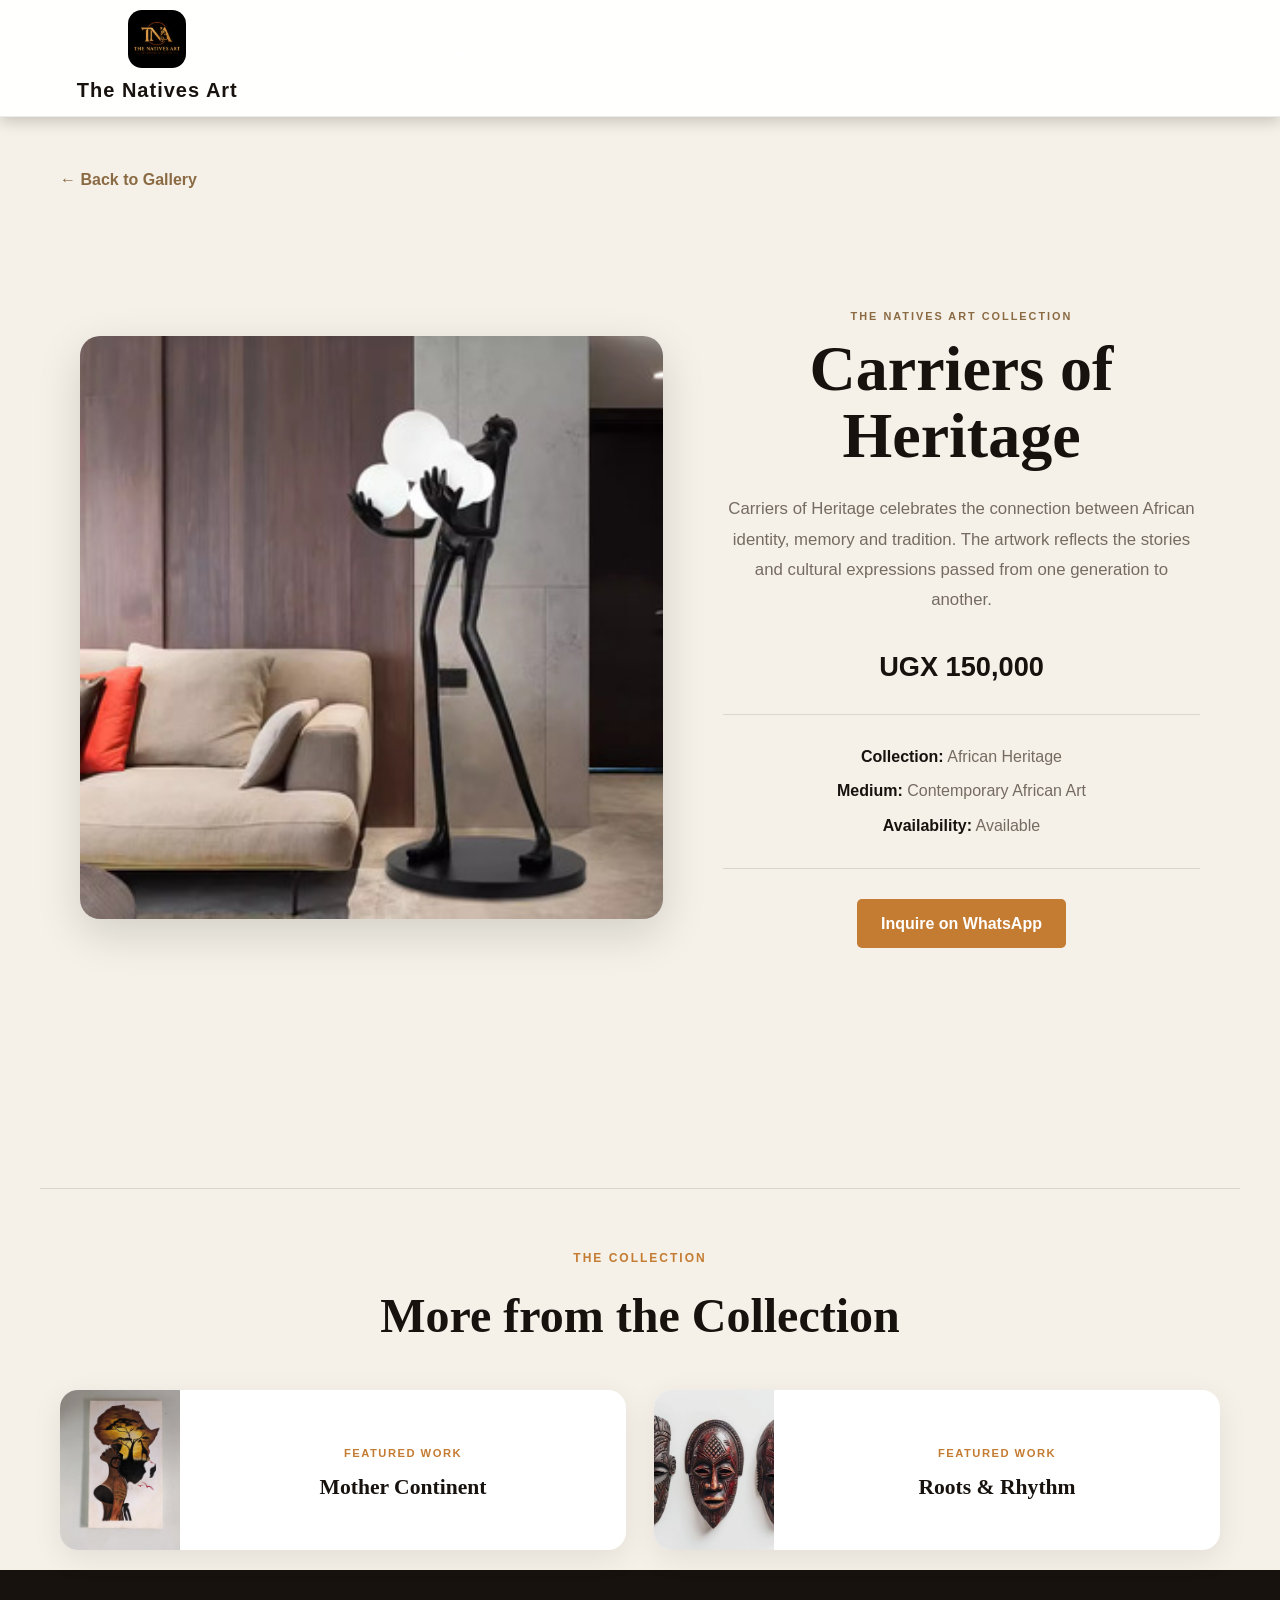
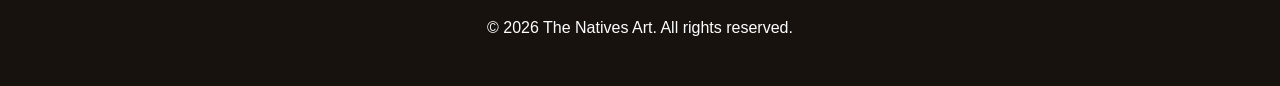
==== artwork-heritage.html @ 55b86dac "Polish artwork pages and mobile layout" ====
<!DOCTYPE html>
<html lang="en">
<head>
    <meta charset="UTF-8">
    <meta name="viewport" content="width=device-width, initial-scale=1.0">
    <title>Carriers of Heritage | The Natives Art</title>
    <link rel="stylesheet" href="style.css">
</head>
<body>

<header>
    <div class="logo">
        <img src="images/tna-logo.jpg" alt="The Natives Art Logo" class="site-logo">
        <h1>The Natives Art</h1>
    </div>

    <nav>
        <a href="index.html">Home</a>
        <a href="featured.html">Gallery</a>
        <a href="index.html#about">About</a>
        <a href="index.html#contact">Contact</a>
    </nav>
</header>

<main class="artwork-page">

    <a href="featured.html" class="back-link">← Back to Gallery</a>

    <section class="artwork-detail">

        <div class="artwork-detail-image">
            <img src="images/art1.jpg" alt="Carriers of Heritage artwork">
        </div>

        <div class="artwork-detail-info">
            <p class="art-category">THE NATIVES ART COLLECTION</p>

            <h2>Carriers of Heritage</h2>

            <p class="artwork-description">
                Carriers of Heritage celebrates the connection between African identity,
                memory and tradition. The artwork reflects the stories and cultural
                expressions passed from one generation to another.
            </p>

            <div class="artwork-price">UGX 150,000</div>

            <div class="artwork-meta">
                <p><strong>Collection:</strong> African Heritage</p>
                <p><strong>Medium:</strong> Contemporary African Art</p>
                <p><strong>Availability:</strong> Available</p>
            </div>

            <a
                href="https://wa.me/256787551195?text=Hello%20The%20Natives%20Art%2C%20I'm%20interested%20in%20the%20Carriers%20of%20Heritage%20artwork."
                class="button"
                target="_blank">
                Inquire on WhatsApp
            </a>

        </div>

    </section>

</main>


<section class="related-artworks">
    <div class="related-heading">
        <p>THE COLLECTION</p>
        <h2>More from the Collection</h2>
    </div>

    <div class="related-grid">
        <a href="artwork-mother-continent.html" class="related-card">
            <img src="images/art2.jpeg" alt="Mother Continent artwork">
            <div>
                <span>Featured Work</span>
                <h3>Mother Continent</h3>
            </div>
        </a>

        <a href="artwork-roots-rhythm.html" class="related-card">
            <img src="images/art3.jpeg" alt="Roots and Rhythm artwork">
            <div>
                <span>Featured Work</span>
                <h3>Roots & Rhythm</h3>
            </div>
        </a>
    </div>
</section>

<footer>
    <p>&copy; 2026 The Natives Art. All rights reserved.</p>
</footer>

</body>
</html>
---- style.css ----
* {
    box-sizing: border-box;
    margin: 0;
    padding: 0;
}

body {
    font-family: Arial, sans-serif;
    background: #f5f1e8;
    color: #222;
    line-height: 1.6;
}

header {
    background: #17120e;
    color: white;
    padding: 25px 20px;
    text-align: center;
    border-bottom: 3px solid #c47b32;
    box-shadow: 0 4px 15px rgba(0,0,0,0.2);
}

header h1 {
    font-size: 32px;
    letter-spacing: 1px;
    margin-bottom: 18px;
}

header h1 {
    margin-bottom: 15px;
}

nav a {
    color: white;
    text-decoration: none;
    margin: 0 12px;
    padding: 8px 4px;
    font-weight: 600;
    transition: color 0.3s ease, border-bottom 0.3s ease;
}

nav a:hover {
    color: #c47b32;
    border-bottom: 2px solid #c47b32;
}

.hero {
    min-height: 600px;
    padding: 120px 20px;
    display: flex;
    flex-direction: column;
    justify-content: center;
    align-items: center;
    text-align: center;
    color: white;
    background-image:
        linear-gradient(rgba(0,0,0,0.55), rgba(0,0,0,0.55)),
        url("images/hero.jpg");
    background-size: cover;
    background-position: center;
    background-attachment: fixed;
}

.hero h2 {
    font-size: 52px;
    line-height: 1.15;
    margin-bottom: 20px;
    letter-spacing: 1px;
    text-shadow: 0 4px 12px rgba(0,0,0,0.5);
}

.hero p {
    max-width: 700px;
    font-size: 19px;
    margin-bottom: 30px;
    line-height: 1.7;
    text-shadow: 0 2px 8px rgba(0,0,0,0.5);
}

.button {
    display: inline-block;
    background: #c47b32;
    color: white;
    padding: 12px 24px;
    border-radius: 5px;
    text-decoration: none;
}

section {
    padding: 60px 20px;
    text-align: center;
}

.gallery {
    max-width: 1100px;
    margin: 30px auto;
    display: grid;
    grid-template-columns: repeat(auto-fit, minmax(220px, 1fr));
    gap: 25px;
}

.gallery img {
    width: 100%;
    height: 280px;
    object-fit: cover;
    border-radius: 8px;
}

#about,
#contact {
    max-width: 900px;
    margin: auto;
}

footer {
    background: #17120e;
    color: white;
    text-align: center;
    padding: 20px;
}

@media (max-width: 600px) {
    .hero h2 {
        font-size: 30px;
    }

    nav a {
        display: inline-block;
        margin: 5px;
    }
}


.art-card {
    background: white;
    padding: 18px;
    border-radius: 14px;
    box-shadow: 0 6px 18px rgba(0,0,0,0.12);
    text-align: center;
    overflow: hidden;
    transition: transform 0.3s ease, box-shadow 0.3s ease;
}

.art-card img {
    width: 100%;
    height: 300px;
    object-fit: cover;
    border-radius: 10px;
    transition: transform 0.4s ease;
    cursor: pointer;
}

.art-card:hover img {
    transform: scale(1.03);
}

.art-card h3 {
    margin-top: 15px;
    font-size: 24px;
}

.art-card p {
    margin: 10px 0;
}

.art-card .price {
    font-weight: bold;
    font-size: 18px;
}

.art-card .button {
    margin-top: 10px;
}


.art-card {
    transition: transform 0.3s ease, box-shadow 0.3s ease;
}

.art-card:hover {
    transform: translateY(-8px);
    box-shadow: 0 10px 25px rgba(0,0,0,0.18);
}

.art-card .button {
    transition: transform 0.2s ease;
}

.art-card .button:hover {
    transform: scale(1.05);
}


/* Lightbox */
.lightbox {
    display: none;
    position: fixed;
    z-index: 9999;
    left: 0;
    top: 0;
    width: 100%;
    height: 100%;
    background: rgba(0, 0, 0, 0.9);
    justify-content: center;
    align-items: center;
}

.lightbox img {
    max-width: 90%;
    max-height: 85%;
    object-fit: contain;
    border-radius: 8px;
}

.lightbox .close {
    position: absolute;
    top: 20px;
    right: 35px;
    color: white;
    font-size: 45px;
    font-weight: bold;
    cursor: pointer;
}



/* Artwork Details Modal */
.details-modal {
    display: none;
    position: fixed;
    z-index: 10000;
    inset: 0;
    background: rgba(0, 0, 0, 0.75);
    padding: 20px;
    justify-content: center;
    align-items: center;
}

.details-box {
    position: relative;
    width: 100%;
    max-width: 850px;
    max-height: 90vh;
    overflow-y: auto;
    background: #f5f1e8;
    border-radius: 15px;
    box-shadow: 0 15px 50px rgba(0,0,0,0.35);
    display: grid;
    grid-template-columns: 1fr 1fr;
    overflow: hidden;
}

.details-box > img {
    width: 100%;
    height: 100%;
    min-height: 450px;
    object-fit: cover;
}

.details-content {
    padding: 45px 35px;
    display: flex;
    flex-direction: column;
    justify-content: center;
    text-align: left;
}

.details-content h2 {
    font-size: 32px;
    margin-bottom: 18px;
}

.details-content p {
    margin-bottom: 18px;
}

#details-price {
    font-size: 22px;
    font-weight: bold;
    color: #c47b32;
}

.details-content .button {
    margin-top: 10px;
    text-align: center;
}

.details-close {
    position: absolute;
    top: 10px;
    right: 18px;
    font-size: 38px;
    color: #222;
    cursor: pointer;
    z-index: 2;
}

.details-close:hover {
    color: #c47b32;
}

@media (max-width: 700px) {
    .details-box {
        grid-template-columns: 1fr;
        max-height: 90vh;
    }

    .details-box > img {
        min-height: 280px;
        max-height: 350px;
    }

    .details-content {
        padding: 30px 25px;
    }

    .details-content h2 {
        font-size: 27px;
    }
}

/* Premium button styling */
.button {
    border: none;
    cursor: pointer;
    font-weight: 600;
    transition: all 0.3s ease;
}

.button:hover {
    background: #a86225;
    transform: translateY(-2px);
    box-shadow: 0 5px 12px rgba(0,0,0,0.2);
}

/* About section */
#about {
    background: #17120e;
    color: white;
    max-width: none;
    padding: 80px 20px;
}

.about-content {
    max-width: 800px;
    margin: auto;
}

.about-content h2 {
    font-size: 36px;
    margin-bottom: 25px;
    color: #c47b32;
}

.about-content p {
    font-size: 18px;
    margin-bottom: 20px;
    line-height: 1.8;
}

#about {
    background: #17120e !important;
    color: white !important;
    max-width: none;
    padding: 80px 20px;
}

#about h2 {
    color: #c47b32;
}

#about p {
    color: white;
}

/* Contact section */
#contact {
    background: #f5f1e8;
    max-width: none;
    padding: 80px 20px;
}

.contact-content {
    max-width: 750px;
    margin: auto;
}

.contact-content h2 {
    font-size: 36px;
    margin-bottom: 20px;
    color: #17120e;
}

.contact-content p {
    font-size: 18px;
    margin-bottom: 15px;
}

.contact-content .button {
    margin-top: 15px;
}

footer {
    background: #17120e;
    color: white;
    padding: 45px 20px;
    text-align: center;
}

.footer-content {
    max-width: 800px;
    margin: auto;
}

.footer-content h3 {
    font-size: 26px;
    color: #c47b32;
    margin-bottom: 10px;
}

.footer-content p {
    margin-bottom: 10px;
}

.footer-content .copyright {
    margin-top: 20px;
    font-size: 14px;
    opacity: 0.75;
}
/* Mobile side navigation */
.menu-toggle {
    display: none;
    background: transparent;
    color: white;
    border: none;
    font-size: 30px;
    cursor: pointer;
}

.nav-links {
    display: flex;
    justify-content: center;
    align-items: center;
}

@media (max-width: 600px) {
    .menu-toggle {
        display: block;
        margin-left: auto;
    }

    .nav-links {
        position: fixed;
        top: 0;
        right: -280px;
        width: 280px;
        height: 100vh;
        background: #17120e;
        display: flex;
        flex-direction: column;
        justify-content: flex-start;
        align-items: flex-start;
        padding: 90px 30px 30px;
        gap: 20px;
        z-index: 9998;
        transition: right 0.3s ease;
        box-shadow: -5px 0 20px rgba(0,0,0,0.3);
    }

    .nav-links.active {
        right: 0;
    }

    .nav-links a {
        color: white;
        font-size: 18px;
        margin: 0;
    }
}

/* Side menu close button */
.menu-close {
    display: none;
    background: transparent;
    color: white;
    border: none;
    font-size: 36px;
    cursor: pointer;
    position: absolute;
    top: 20px;
    right: 25px;
}

@media (max-width: 600px) {
    .menu-close {
        display: block;
    }
}

/* Mobile menu overlay */
.menu-overlay {
    display: none;
}

@media (max-width: 600px) {
    .menu-overlay {
        display: block;
        position: fixed;
        inset: 0;
        background: rgba(0, 0, 0, 0.5);
        z-index: 9997;
        opacity: 0;
        pointer-events: none;
        transition: opacity 0.3s ease;
    }

    .menu-overlay.active {
        opacity: 1;
        pointer-events: auto;
    }
}

/* African-inspired pattern for mobile menu */
@media (max-width: 600px) {
}

@media (max-width: 600px) {
    .nav-links {
        background-color: #17120e !important;
        background-image: url("images/african-pattern.svg") !important;
        background-repeat: repeat !important;
        background-size: 120px 120px !important;
    }

    .nav-links .menu-close {
        position: absolute;
        top: 20px;
        right: 25px;
        z-index: 2;
        color: white;
    }
}

/* Brand logo */
.site-logo {
    width: 38px;
    height: 38px;
    display: block;
    margin: 0 auto 6px;
    border-radius: 14px;
}

@media (max-width: 600px) {
    .site-logo {
        width: 34px;
        height: 34px;
        margin-bottom: 5px;
    }
}
/* ===== PREMIUM HERO ===== */

.hero {
    min-height: 75vh;
    position: relative;
    display: flex;
    align-items: center;
    overflow: hidden;
    padding: 80px 8%;
    background:
        linear-gradient(90deg, rgba(23, 18, 14, 0.98) 0%, rgba(23, 18, 14, 0.88) 48%, rgba(23, 18, 14, 0.55) 100%),
        url("images/art1.jpg") center/cover no-repeat;
    color: #fff;
}

.hero-content {
    max-width: 720px;
    position: relative;
    z-index: 2;
}

.hero-label {
    margin: 0 0 18px;
    font-size: 0.8rem;
    font-weight: 700;
    letter-spacing: 4px;
    text-transform: uppercase;
    opacity: 0.8;
}

.hero h2 {
    margin: 0;
    font-size: clamp(3rem, 7vw, 6rem);
    line-height: 0.95;
    letter-spacing: -2px;
}

.hero-text {
    max-width: 560px;
    margin: 28px 0;
    font-size: 1.1rem;
    line-height: 1.8;
    opacity: 0.88;
}

.hero-buttons {
    display: flex;
    gap: 14px;
    flex-wrap: wrap;
}

.secondary-button {
    background: transparent !important;
    border: 1px solid rgba(255, 255, 255, 0.5);
}

.hero-decoration {
    position: absolute;
    right: 5%;
    bottom: 5%;
    writing-mode: vertical-rl;
    font-size: clamp(4rem, 10vw, 9rem);
    font-weight: 800;
    letter-spacing: 12px;
    opacity: 0.08;
    pointer-events: none;
}

@media (max-width: 700px) {
    .hero {
        min-height: 70vh;
        padding: 70px 6%;
    }

    .hero h2 {
        font-size: clamp(2.8rem, 14vw, 4.5rem);
    }

    .hero-text {
        font-size: 1rem;
    }
}

/* ===== PREMIUM STOREFRONT GALLERY ===== */

.gallery-intro {
    max-width: 650px;
    margin: -15px auto 40px;
    color: #756b63;
    font-size: 1rem;
    line-height: 1.7;
}

.gallery {
    max-width: 1200px;
    margin: 0 auto;
    padding: 0 20px;
    display: grid;
    grid-template-columns: repeat(auto-fit, minmax(280px, 1fr));
    gap: 30px;
}

.art-card {
    background: #ffffff;
    border-radius: 18px;
    overflow: hidden;
    box-shadow: 0 8px 30px rgba(0, 0, 0, 0.10);
    text-align: left;
    transition: transform 0.35s ease, box-shadow 0.35s ease;
}

.art-card:hover {
    transform: translateY(-8px);
    box-shadow: 0 18px 45px rgba(0, 0, 0, 0.16);
}

.art-image {
    height: 340px;
    overflow: hidden;
    background: #eee;
}

.art-image img {
    width: 100%;
    height: 100%;
    object-fit: cover;
    display: block;
    transition: transform 0.6s ease;
}

.art-card:hover .art-image img {
    transform: scale(1.05);
}

.art-info {
    padding: 24px;
}

.art-category {
    margin: 0 0 10px !important;
    font-size: 0.68rem !important;
    font-weight: 700;
    letter-spacing: 2px;
    color: #8a6a43 !important;
}

.art-info h3 {
    margin: 0 0 10px !important;
    font-size: 1.7rem !important;
    color: #17120e;
}

.art-info > p:not(.art-category):not(.price) {
    margin: 0 0 18px !important;
    color: #665d56;
    line-height: 1.7;
}

.art-info .price {
    margin: 0 0 18px !important;
    font-size: 1.15rem !important;
    font-weight: 700;
    color: #17120e !important;
}

.art-actions {
    display: flex;
    gap: 10px;
    flex-wrap: wrap;
}

.art-actions .button {
    margin: 0 !important;
    text-decoration: none;
}

@media (max-width: 600px) {
    .gallery {
        grid-template-columns: 1fr;
        padding: 0 15px;
    }

    .art-image {
        height: 300px;
    }

    .art-info {
        padding: 20px;
    }

    .art-actions {
        flex-direction: column;
    }

    .art-actions .button {
        width: 100%;
        text-align: center;
        box-sizing: border-box;
    }
}

/* ===== PREMIUM ARTWORK DETAILS MODAL ===== */

.details-modal {
    position: fixed;
    inset: 0;
    z-index: 2000;
    display: none;
    align-items: center;
    justify-content: center;
    padding: 24px;
    background: rgba(12, 9, 7, 0.82);
    backdrop-filter: blur(10px);
}

.details-box {
    position: relative;
    width: min(1000px, 95vw);
    max-height: 90vh;
    display: grid;
    grid-template-columns: 1.05fr 0.95fr;
    overflow: hidden;
    background: #fff;
    border-radius: 22px;
    box-shadow: 0 30px 90px rgba(0, 0, 0, 0.35);
    animation: detailsOpen 0.35s ease;
}

#details-image {
    width: 100%;
    height: 100%;
    min-height: 520px;
    object-fit: cover;
    display: block;
    background: #eee;
}

.details-content {
    padding: 55px 45px;
    display: flex;
    flex-direction: column;
    justify-content: center;
}

.details-content h2 {
    margin: 0 0 18px;
    font-size: clamp(2.2rem, 5vw, 4rem);
    line-height: 1;
    color: #17120e;
}

#details-description {
    margin: 0 0 25px;
    color: #665d56;
    font-size: 1.05rem;
    line-height: 1.8;
}

#details-price {
    margin: 0 0 30px;
    font-size: 1.3rem;
    font-weight: 700;
    color: #8a6a43;
}

#details-whatsapp {
    display: inline-block;
    width: fit-content;
    text-decoration: none;
}

.details-close {
    position: absolute;
    top: 16px;
    right: 18px;
    z-index: 5;
    width: 42px;
    height: 42px;
    display: flex;
    align-items: center;
    justify-content: center;
    border-radius: 50%;
    background: rgba(255, 255, 255, 0.92);
    color: #17120e;
    font-size: 30px;
    line-height: 1;
    cursor: pointer;
    box-shadow: 0 5px 20px rgba(0, 0, 0, 0.15);
    transition: transform 0.25s ease, background 0.25s ease;
}

.details-close:hover {
    transform: rotate(90deg);
    background: #17120e;
    color: #fff;
}

@keyframes detailsOpen {
    from {
        opacity: 0;
        transform: translateY(25px) scale(0.97);
    }

    to {
        opacity: 1;
        transform: translateY(0) scale(1);
    }
}

@media (max-width: 750px) {
    .details-modal {
        padding: 15px;
    }

    .details-box {
        grid-template-columns: 1fr;
        max-height: 92vh;
        overflow-y: auto;
    }

    #details-image {
        height: 300px;
        min-height: 300px;
    }

    .details-content {
        padding: 30px 25px 35px;
    }

    .details-content h2 {
        font-size: 2.5rem;
    }

    #details-whatsapp {
        width: 100%;
        text-align: center;
        box-sizing: border-box;
    }
}

/* ===== PREMIUM HEADER ===== */

header {
    position: sticky;
    top: 0;
    z-index: 1000;
    min-height: 82px;
    padding: 10px 6%;
    display: flex;
    align-items: center;
    gap: 18px;
    background: rgba(255, 255, 255, 0.94);
    backdrop-filter: blur(14px);
    -webkit-backdrop-filter: blur(14px);
    border-bottom: 1px solid rgba(23, 18, 14, 0.08);
    box-sizing: border-box;
}

.site-logo {
    width: 58px;
    height: 58px;
    object-fit: contain;
    flex-shrink: 0;
}

header h1 {
    margin: 0;
    font-size: 1.25rem;
    letter-spacing: 1px;
    color: #17120e;
    white-space: nowrap;
}

.main-nav {
    margin-left: auto;
}

.nav-links {
    display: flex;
    align-items: center;
    gap: 32px;
}

.nav-links a {
    position: relative;
    color: #17120e;
    text-decoration: none;
    font-size: 0.9rem;
    font-weight: 600;
    letter-spacing: 0.5px;
    padding: 8px 0;
    transition: color 0.25s ease;
}

.nav-links a::after {
    content: "";
    position: absolute;
    left: 0;
    bottom: 2px;
    width: 0;
    height: 2px;
    background: #8a6a43;
    transition: width 0.25s ease;
}

.nav-links a:hover {
    color: #8a6a43;
}

.nav-links a:hover::after {
    width: 100%;
}

.menu-toggle,
.menu-close,
.menu-overlay {
    display: none;
}

@media (max-width: 700px) {

    header {
        min-height: 70px;
        padding: 8px 5%;
    }

    .site-logo {
        width: 48px;
        height: 48px;
    }

    header h1 {
        font-size: 1rem;
    }

    .menu-toggle {
        display: flex;
        margin-left: auto;
        width: 44px;
        height: 44px;
        align-items: center;
        justify-content: center;
        border: 0;
        border-radius: 10px;
        background: #17120e;
        color: #fff;
        font-size: 1.35rem;
        cursor: pointer;
    }

    .nav-links {
        position: fixed;
        top: 0;
        right: -290px;
        width: 270px;
        height: 100vh;
        padding: 90px 30px 30px;
        box-sizing: border-box;
        display: flex;
        flex-direction: column;
        align-items: flex-start;
        gap: 22px;
        background: #17120e;
        box-shadow: -15px 0 45px rgba(0, 0, 0, 0.25);
        transition: right 0.3s ease;
        z-index: 1100;
    }

    .nav-links.active {
        right: 0;
    }

    .nav-links a {
        color: #fff;
        font-size: 1rem;
        width: 100%;
    }

    .nav-links a:hover {
        color: #d8b98b;
    }

    .nav-links a::after {
        background: #d8b98b;
    }

    .menu-close {
        display: flex;
        position: absolute;
        top: 22px;
        right: 22px;
        width: 40px;
        height: 40px;
        align-items: center;
        justify-content: center;
        border: 0;
        background: transparent;
        color: #fff;
        font-size: 2rem;
        cursor: pointer;
    }

    .menu-overlay {
        position: fixed;
        inset: 0;
        display: block;
        background: rgba(0, 0, 0, 0.5);
        opacity: 0;
        visibility: hidden;
        transition: opacity 0.3s ease;
        z-index: 1050;
    }

    .menu-overlay.active {
        opacity: 1;
        visibility: visible;
    }
}

/* ===== INDIVIDUAL ARTWORK PAGE ===== */

.artwork-page {
    max-width: 1200px;
    margin: 0 auto;
    padding: 50px 20px 80px;
}

.back-link {
    display: inline-block;
    margin-bottom: 35px;
    color: #8a6a43;
    text-decoration: none;
    font-weight: 600;
    transition: color 0.3s ease;
}

.back-link:hover {
    color: #c47b32;
}

.artwork-detail {
    display: grid;
    grid-template-columns: 1.1fr 0.9fr;
    gap: 60px;
    align-items: center;
}

.artwork-detail-image {
    background: #eee;
    border-radius: 20px;
    overflow: hidden;
    box-shadow: 0 15px 45px rgba(0, 0, 0, 0.14);
}

.artwork-detail-image img {
    width: 100%;
    height: 620px;
    object-fit: cover;
    display: block;
}

.artwork-detail-info {
    padding: 20px 0;
}

.artwork-detail-info .art-category {
    color: #c47b32;
    font-size: 0.78rem;
    font-weight: 700;
    letter-spacing: 2px;
    margin-bottom: 15px;
}

.artwork-detail-info h2 {
    font-family: Georgia, serif;
    font-size: clamp(2.3rem, 5vw, 4rem);
    line-height: 1.05;
    color: #17120e;
    margin: 0 0 25px;
}

.artwork-description {
    color: #756b63;
    font-size: 1.05rem;
    line-height: 1.8;
    margin-bottom: 30px;
}

.artwork-price {
    font-size: 1.7rem;
    font-weight: 700;
    color: #17120e;
    margin-bottom: 25px;
}

.artwork-meta {
    border-top: 1px solid #ddd5ca;
    border-bottom: 1px solid #ddd5ca;
    padding: 20px 0;
    margin-bottom: 30px;
}

.artwork-meta p {
    margin: 9px 0;
    color: #756b63;
}

.artwork-meta strong {
    color: #17120e;
}

.artwork-detail-info .button {
    display: inline-block;
    text-decoration: none;
}

@media (max-width: 800px) {
    .artwork-page {
        padding: 35px 15px 60px;
    }

    .artwork-detail {
        grid-template-columns: 1fr;
        gap: 35px;
    }

    .artwork-detail-image img {
        height: 450px;
    }

    .artwork-detail-info h2 {
        font-size: 2.5rem;
    }
}

@media (max-width: 480px) {
    .artwork-detail-image img {
        height: 380px;
    }

    .artwork-detail-info h2 {
        font-size: 2.1rem;
    }

    .artwork-description {
        font-size: 1rem;
    }

    .artwork-detail-info .button {
        width: 100%;
        text-align: center;
    }
}

/* ===== MORE FROM THE COLLECTION ===== */

.related-artworks {
    max-width: 1200px;
    margin: 80px auto 20px;
    padding: 60px 20px 0;
    border-top: 1px solid #ddd5ca;
}

.related-heading {
    text-align: center;
    margin-bottom: 35px;
}

.related-heading p {
    color: #c47b32;
    font-size: 0.75rem;
    font-weight: 700;
    letter-spacing: 2px;
    margin-bottom: 10px;
}

.related-heading h2 {
    margin: 0;
    color: #17120e;
    font-family: Georgia, serif;
    font-size: clamp(2rem, 4vw, 3rem);
}

.related-grid {
    display: grid;
    grid-template-columns: repeat(2, minmax(0, 1fr));
    gap: 28px;
}

.related-card {
    display: grid;
    grid-template-columns: 180px 1fr;
    min-height: 180px;
    background: #fff;
    border-radius: 18px;
    overflow: hidden;
    text-decoration: none;
    color: inherit;
    box-shadow: 0 8px 30px rgba(0, 0, 0, 0.08);
    transition: transform 0.3s ease, box-shadow 0.3s ease;
}

.related-card:hover {
    transform: translateY(-6px);
    box-shadow: 0 15px 40px rgba(0, 0, 0, 0.13);
}

.related-card img {
    width: 100%;
    height: 100%;
    min-height: 180px;
    object-fit: cover;
    display: block;
}

.related-card div {
    padding: 28px 22px;
    align-self: center;
}

.related-card span {
    color: #c47b32;
    font-size: 0.7rem;
    font-weight: 700;
    letter-spacing: 1.5px;
    text-transform: uppercase;
}

.related-card h3 {
    color: #17120e;
    font-family: Georgia, serif;
    font-size: 1.35rem;
    line-height: 1.2;
    margin: 10px 0 0;
}

@media (max-width: 800px) {
    .related-artworks {
        margin-top: 60px;
        padding: 45px 15px 0;
    }

    .related-grid {
        grid-template-columns: 1fr;
    }
}

@media (max-width: 500px) {
    .related-card {
        grid-template-columns: 130px 1fr;
        min-height: 150px;
    }

    .related-card img {
        min-height: 150px;
    }

    .related-card div {
        padding: 20px 15px;
    }

    .related-card h3 {
        font-size: 1.1rem;
    }
}

/* ===== ARTWORK PAGE MOBILE FIX ===== */

.artwork-detail-image img {
    width: 100%;
    height: auto;
    max-height: 700px;
    object-fit: contain;
}

.related-card {
    grid-template-columns: 120px 1fr;
    min-height: 135px;
}

.related-card img {
    width: 100%;
    height: 100%;
    min-height: 135px;
    object-fit: cover;
}

@media (max-width: 800px) {
    .artwork-detail {
        grid-template-columns: 1fr;
        gap: 30px;
    }

    .artwork-detail-image img {
        width: 100%;
        height: auto;
        max-height: none;
    }

    .related-grid {
        grid-template-columns: 1fr;
    }
}

@media (max-width: 500px) {
    .artwork-page {
        padding: 25px 15px 55px;
    }

    .artwork-detail-info h2 {
        font-size: 2rem;
    }

    .related-card {
        grid-template-columns: 95px 1fr;
        min-height: 110px;
    }

    .related-card img {
        min-height: 110px;
    }

    .related-card div {
        padding: 15px;
    }

    .related-card h3 {
        font-size: 1rem;
    }
}
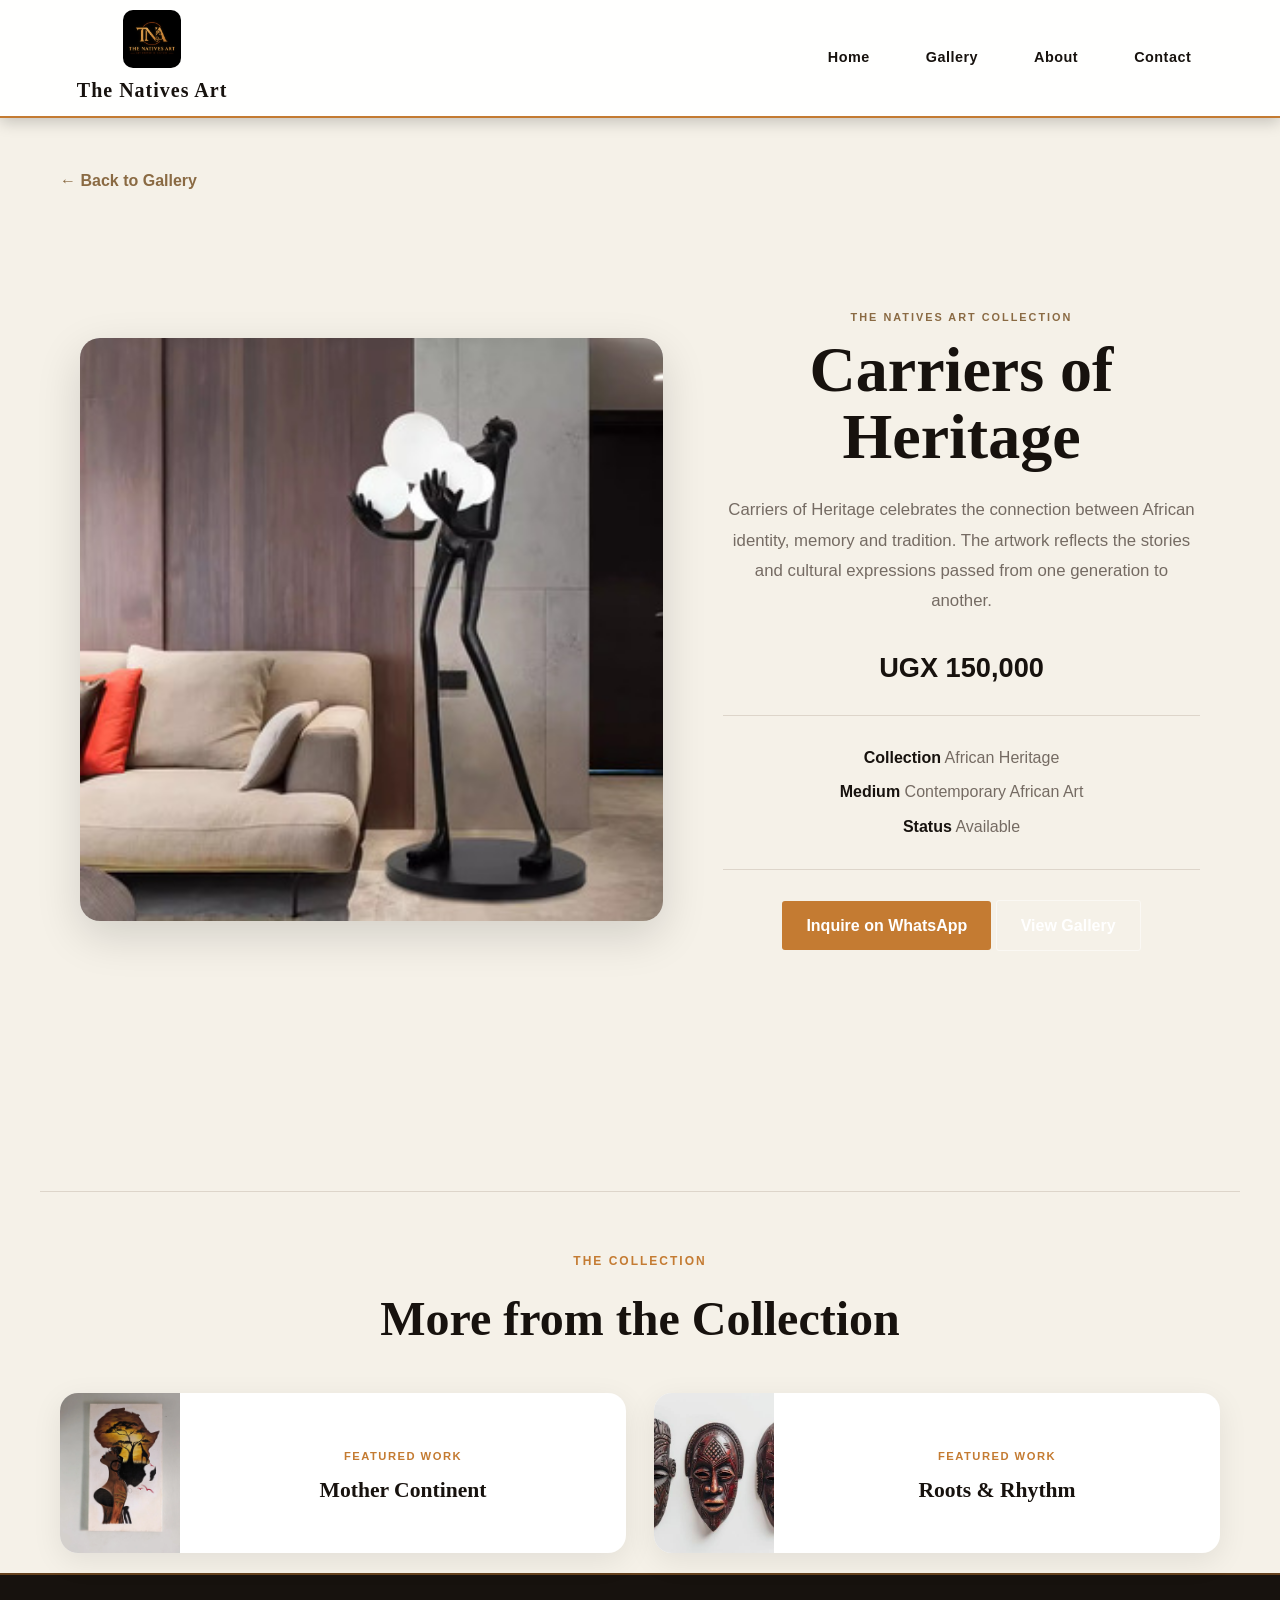
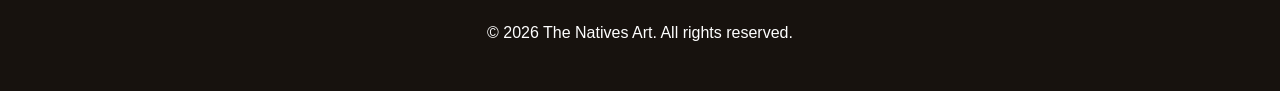
==== commit c50491bf: "Upgrade heritage artwork page" ====
--- a/artwork-heritage.html
+++ b/artwork-heritage.html
@@ -3,60 +3,105 @@
 <head>
     <meta charset="UTF-8">
     <meta name="viewport" content="width=device-width, initial-scale=1.0">
+
+    <meta name="description" content="Discover Carriers of Heritage, an African-inspired artwork from The Natives Art collection.">
+
     <title>Carriers of Heritage | The Natives Art</title>
+
     <link rel="stylesheet" href="style.css">
 </head>
+
 <body>
 
 <header>
     <div class="logo">
-        <img src="images/tna-logo.jpg" alt="The Natives Art Logo" class="site-logo">
+        <img src="images/tna-logo.jpg"
+             alt="The Natives Art Logo"
+             class="site-logo">
+
         <h1>The Natives Art</h1>
     </div>
 
-    <nav>
-        <a href="index.html">Home</a>
-        <a href="featured.html">Gallery</a>
-        <a href="index.html#about">About</a>
-        <a href="index.html#contact">Contact</a>
+    <nav class="main-nav">
+        <button class="menu-toggle" type="button" aria-label="Open menu">☰</button>
+        <div class="menu-overlay"></div>
+
+        <div class="nav-links">
+            <button class="menu-close" type="button" aria-label="Close menu">×</button>
+            <a href="index.html">Home</a>
+            <a href="featured.html">Gallery</a>
+            <a href="index.html#about">About</a>
+            <a href="index.html#contact">Contact</a>
+        </div>
     </nav>
 </header>
 
 <main class="artwork-page">
 
-    <a href="featured.html" class="back-link">← Back to Gallery</a>
+    <a href="featured.html" class="back-link">
+        ← Back to Gallery
+    </a>
 
     <section class="artwork-detail">
 
         <div class="artwork-detail-image">
-            <img src="images/art1.jpg" alt="Carriers of Heritage artwork">
+            <img src="images/art1.jpg"
+                 alt="Carriers of Heritage artwork">
         </div>
 
         <div class="artwork-detail-info">
-            <p class="art-category">THE NATIVES ART COLLECTION</p>
+
+            <p class="art-category">
+                THE NATIVES ART COLLECTION
+            </p>
 
             <h2>Carriers of Heritage</h2>
 
             <p class="artwork-description">
-                Carriers of Heritage celebrates the connection between African identity,
-                memory and tradition. The artwork reflects the stories and cultural
-                expressions passed from one generation to another.
+                Carriers of Heritage celebrates the connection between African
+                identity, memory and tradition. The artwork reflects the stories
+                and cultural expressions passed from one generation to another.
             </p>
 
-            <div class="artwork-price">UGX 150,000</div>
+            <div class="artwork-price">
+                UGX 150,000
+            </div>
 
             <div class="artwork-meta">
-                <p><strong>Collection:</strong> African Heritage</p>
-                <p><strong>Medium:</strong> Contemporary African Art</p>
-                <p><strong>Availability:</strong> Available</p>
+
+                <p>
+                    <strong>Collection</strong>
+                    <span>African Heritage</span>
+                </p>
+
+                <p>
+                    <strong>Medium</strong>
+                    <span>Contemporary African Art</span>
+                </p>
+
+                <p>
+                    <strong>Status</strong>
+                    <span>Available</span>
+                </p>
+
             </div>
 
-            <a
-                href="https://wa.me/256787551195?text=Hello%20The%20Natives%20Art%2C%20I'm%20interested%20in%20the%20Carriers%20of%20Heritage%20artwork."
-                class="button"
-                target="_blank">
-                Inquire on WhatsApp
-            </a>
+            <div class="artwork-actions">
+
+                <a
+                    href="https://wa.me/256787551195?text=Hello%20The%20Natives%20Art%2C%20I'm%20interested%20in%20the%20Carriers%20of%20Heritage%20artwork."
+                    class="button"
+                    target="_blank"
+                    rel="noopener">
+                    Inquire on WhatsApp
+                </a>
+
+                <a href="featured.html"
+                   class="button secondary-button">
+                    View Gallery
+                </a>
+
+            </div>
 
         </div>
 
@@ -64,30 +109,43 @@
 
 </main>
 
+<section class="related-artworks">
 
-<section class="related-artworks">
     <div class="related-heading">
         <p>THE COLLECTION</p>
         <h2>More from the Collection</h2>
     </div>
 
     <div class="related-grid">
-        <a href="artwork-mother-continent.html" class="related-card">
-            <img src="images/art2.jpeg" alt="Mother Continent artwork">
+
+        <a href="artwork-mother-continent.html"
+           class="related-card">
+
+            <img src="images/art2.jpeg"
+                 alt="Mother Continent artwork">
+
             <div>
                 <span>Featured Work</span>
                 <h3>Mother Continent</h3>
             </div>
+
         </a>
 
-        <a href="artwork-roots-rhythm.html" class="related-card">
-            <img src="images/art3.jpeg" alt="Roots and Rhythm artwork">
+        <a href="artwork-roots-rhythm.html"
+           class="related-card">
+
+            <img src="images/art3.jpeg"
+                 alt="Roots and Rhythm artwork">
+
             <div>
                 <span>Featured Work</span>
-                <h3>Roots & Rhythm</h3>
+                <h3>Roots &amp; Rhythm</h3>
             </div>
+
         </a>
+
     </div>
+
 </section>
 
 <footer>
--- a/style.css
+++ b/style.css
@@ -1387,3 +1387,171 @@
         font-size: 1rem;
     }
 }
+
+/* ===== TNA FINAL VISUAL POLISH ===== */
+
+body {
+    background: #f5f1e8;
+    color: #17120e;
+}
+
+header {
+    border-bottom: 2px solid #c47b32;
+}
+
+.site-logo {
+    border-radius: 10px;
+    transition: transform 0.3s ease;
+}
+
+.site-logo:hover {
+    transform: scale(1.04);
+}
+
+header h1 {
+    font-family: Georgia, "Times New Roman", serif;
+}
+
+.hero {
+    min-height: 78vh;
+}
+
+.hero h2 {
+    font-family: Georgia, "Times New Roman", serif;
+    text-wrap: balance;
+}
+
+.hero-label {
+    color: #d19a5c;
+}
+
+.hero-text {
+    text-wrap: balance;
+}
+
+.button {
+    border-radius: 3px;
+}
+
+#about {
+    position: relative;
+    overflow: hidden;
+}
+
+#about::before {
+    content: "";
+    position: absolute;
+    width: 320px;
+    height: 320px;
+    border: 1px solid rgba(196, 123, 50, 0.18);
+    border-radius: 50%;
+    top: -170px;
+    right: -100px;
+    pointer-events: none;
+}
+
+#about::after {
+    content: "";
+    position: absolute;
+    width: 220px;
+    height: 220px;
+    border: 1px solid rgba(196, 123, 50, 0.14);
+    border-radius: 50%;
+    bottom: -120px;
+    left: -80px;
+    pointer-events: none;
+}
+
+.about-content,
+.contact-content {
+    position: relative;
+    z-index: 1;
+}
+
+.contact-content h2,
+.about-content h2 {
+    font-family: Georgia, "Times New Roman", serif;
+}
+
+footer {
+    border-top: 2px solid rgba(196, 123, 50, 0.45);
+}
+
+@media (max-width: 700px) {
+    .hero {
+        min-height: 75vh;
+    }
+
+    .hero h2 {
+        letter-spacing: -1px;
+    }
+
+    .site-logo {
+        border-radius: 8px;
+    }
+}
+
+/* ===== TNA GALLERY CARD ENHANCEMENT ===== */
+
+.art-card {
+    transition: transform 0.35s ease, box-shadow 0.35s ease;
+}
+
+.art-card:hover {
+    transform: translateY(-6px);
+    box-shadow: 0 18px 40px rgba(23, 18, 14, 0.16);
+}
+
+.art-image-link {
+    display: block;
+    overflow: hidden;
+}
+
+.art-image {
+    transition: transform 0.5s ease;
+}
+
+.art-card:hover .art-image {
+    transform: scale(1.035);
+}
+
+.art-category {
+    letter-spacing: 1.8px;
+}
+
+.art-info h3 {
+    font-family: Georgia, "Times New Roman", serif;
+}
+
+.collection-note {
+    margin: 70px auto 30px;
+    max-width: 650px;
+    text-align: center;
+    padding: 30px 20px;
+    border-top: 1px solid rgba(196, 123, 50, 0.35);
+    border-bottom: 1px solid rgba(196, 123, 50, 0.35);
+}
+
+.collection-note span {
+    display: block;
+    margin-bottom: 10px;
+    font-size: 0.75rem;
+    letter-spacing: 2.5px;
+    font-weight: 700;
+}
+
+.collection-note p {
+    margin: 0;
+    line-height: 1.7;
+}
+
+@media (hover: none) {
+    .art-card:hover {
+        transform: none;
+        box-shadow: none;
+    }
+
+    .art-card:hover .art-image {
+        transform: none;
+    }
+}
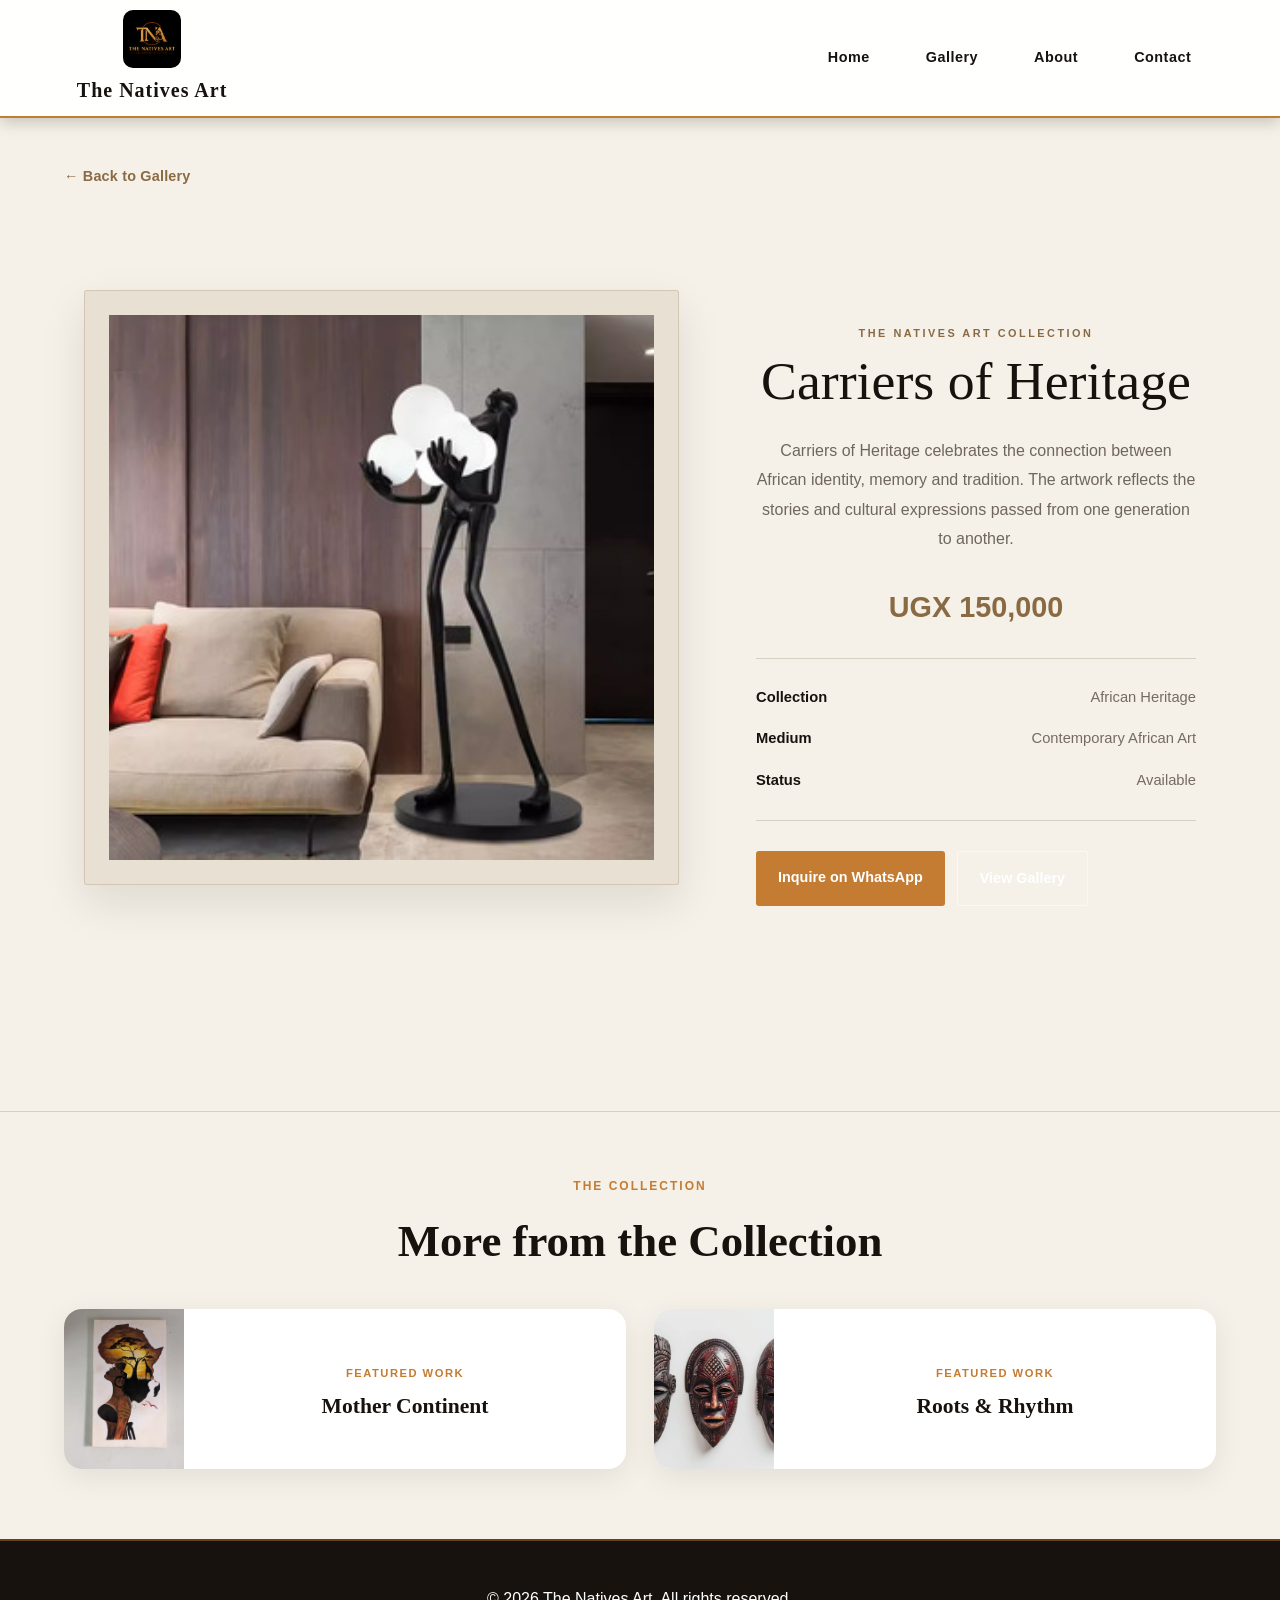
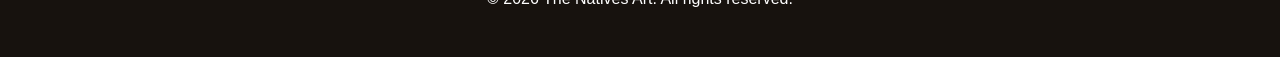
==== commit 4dfca630: "Stabilize premium gallery and artwork pages" ====
--- a/artwork-heritage.html
+++ b/artwork-heritage.html
@@ -6,12 +6,18 @@
 
     <meta name="description" content="Discover Carriers of Heritage, an African-inspired artwork from The Natives Art collection.">
 
+    <meta property="og:type" content="article">
+    <meta property="og:title" content="Carriers of Heritage | The Natives Art">
+    <meta property="og:description" content="Discover Carriers of Heritage, an African-inspired artwork from The Natives Art collection.">
+    <meta property="og:image" content="images/art1.jpg">
+    <meta property="og:site_name" content="The Natives Art">
+
     <title>Carriers of Heritage | The Natives Art</title>
 
     <link rel="stylesheet" href="style.css">
 </head>
 
-<body>
+<body class="artwork-page-redesign">
 
 <header>
     <div class="logo">
--- a/style.css
+++ b/style.css
@@ -1555,3 +1555,895 @@
         transform: none;
     }
 }
+
+/* =========================================
+   FINAL MOBILE EXPERIENCE POLISH
+   ========================================= */
+
+@media (max-width: 700px) {
+
+    body {
+        overflow-x: hidden;
+    }
+
+    header {
+        padding: 14px 18px;
+    }
+
+    .logo {
+        gap: 10px;
+    }
+
+    .site-logo {
+        width: 48px;
+        height: 48px;
+    }
+
+    .logo h1 {
+        font-size: 1.25rem;
+    }
+
+    .artwork-page {
+        padding: 28px 18px 50px;
+    }
+
+    .back-link {
+        display: inline-block;
+        margin-bottom: 22px;
+    }
+
+    .artwork-detail {
+        gap: 28px;
+    }
+
+    .artwork-detail-image img {
+        width: 100%;
+        height: auto;
+        border-radius: 12px;
+    }
+
+    .artwork-detail-info h2 {
+        font-size: 2rem;
+        line-height: 1.1;
+        margin-bottom: 14px;
+    }
+
+    .artwork-description {
+        font-size: 1rem;
+        line-height: 1.7;
+    }
+
+    .artwork-price {
+        font-size: 1.35rem;
+        margin: 20px 0;
+    }
+
+    .artwork-meta {
+        margin-bottom: 24px;
+    }
+
+    .artwork-actions {
+        display: flex;
+        flex-direction: column;
+        gap: 12px;
+    }
+
+    .artwork-actions .button {
+        width: 100%;
+        text-align: center;
+        box-sizing: border-box;
+    }
+
+    .related-artworks {
+        padding: 45px 18px;
+    }
+
+    .related-heading h2 {
+        font-size: 1.8rem;
+    }
+
+    .related-grid {
+        grid-template-columns: 1fr;
+        gap: 18px;
+    }
+
+    .related-card img {
+        width: 100%;
+        height: auto;
+    }
+
+    footer {
+        padding: 25px 18px;
+        text-align: center;
+    }
+}
+
+@media (max-width: 480px) {
+
+    header {
+        padding: 12px 15px;
+    }
+
+    .site-logo {
+        width: 44px;
+        height: 44px;
+    }
+
+    .logo h1 {
+        font-size: 1.1rem;
+    }
+
+    .artwork-page {
+        padding-left: 15px;
+        padding-right: 15px;
+    }
+
+    .artwork-detail-info h2 {
+        font-size: 1.75rem;
+    }
+
+    .related-artworks {
+        padding-left: 15px;
+        padding-right: 15px;
+    }
+
+}
+
+
+/* Mobile artwork overflow fix */
+@media (max-width: 700px) {
+
+    .artwork-detail,
+    .artwork-detail-image,
+    .artwork-detail-info {
+        width: 100%;
+        max-width: 100%;
+        min-width: 0;
+        box-sizing: border-box;
+    }
+
+    .artwork-detail-image {
+        overflow: hidden;
+    }
+
+    .artwork-detail-image img {
+        display: block;
+        width: 100%;
+        max-width: 100%;
+        height: auto;
+        object-fit: contain;
+        box-sizing: border-box;
+    }
+
+}
+
+/* =========================================
+   FINAL NAVIGATION & BRANDING POLISH
+   ========================================= */
+
+.main-nav .nav-links a {
+    position: relative;
+    transition: opacity 0.25s ease, transform 0.25s ease;
+}
+
+.main-nav .nav-links a:hover {
+    opacity: 0.75;
+    transform: translateY(-1px);
+}
+
+.main-nav .nav-links a::after {
+    height: 2px;
+    border-radius: 2px;
+    transition: width 0.25s ease;
+}
+
+.site-logo {
+    object-fit: contain;
+    transition: transform 0.3s ease, filter 0.3s ease;
+}
+
+.site-logo:hover {
+    transform: scale(1.04);
+}
+
+@media (max-width: 700px) {
+
+    .main-nav .nav-links a {
+        transform: none;
+    }
+
+    .main-nav .nav-links a:hover {
+        transform: none;
+        opacity: 1;
+    }
+
+    .site-logo:hover {
+        transform: none;
+    }
+
+}
+
+/* =========================================
+   FINAL ANIMATION & INTERACTION POLISH
+   ========================================= */
+
+html {
+    scroll-behavior: smooth;
+}
+
+.art-card,
+.related-card,
+.button {
+    -webkit-tap-highlight-color: transparent;
+}
+
+.button {
+    transition: transform 0.2s ease, box-shadow 0.2s ease, opacity 0.2s ease;
+}
+
+.button:hover {
+    transform: translateY(-2px);
+}
+
+.button:active {
+    transform: translateY(0);
+}
+
+.art-card,
+.related-card {
+    transition: transform 0.3s ease, box-shadow 0.3s ease;
+}
+
+.art-card:hover,
+.related-card:hover {
+    transform: translateY(-4px);
+}
+
+.artwork-detail-image {
+    overflow: hidden;
+}
+
+.artwork-detail-image img {
+    transition: transform 0.5s ease;
+}
+
+.artwork-detail-image:hover img {
+    transform: scale(1.02);
+}
+
+@media (hover: none) {
+
+    .button:hover,
+    .art-card:hover,
+    .related-card:hover,
+    .artwork-detail-image:hover img {
+        transform: none;
+    }
+
+}
+
+@media (prefers-reduced-motion: reduce) {
+
+    html {
+        scroll-behavior: auto;
+    }
+
+    *,
+    *::before,
+    *::after {
+        animation-duration: 0.01ms !important;
+        animation-iteration-count: 1 !important;
+        transition-duration: 0.01ms !important;
+        scroll-behavior: auto !important;
+    }
+
+}
+
+/* =========================================
+   CONTACT SECTION POLISH
+   ========================================= */
+
+.contact-eyebrow {
+    margin-bottom: 10px;
+    font-size: 0.75rem;
+    font-weight: 700;
+    letter-spacing: 0.16em;
+    text-transform: uppercase;
+}
+
+.contact-options {
+    display: grid;
+    grid-template-columns: repeat(3, 1fr);
+    gap: 18px;
+    margin: 30px 0;
+}
+
+.contact-option {
+    padding: 22px;
+    border: 1px solid rgba(0, 0, 0, 0.12);
+    border-radius: 12px;
+    background: rgba(255, 255, 255, 0.45);
+    transition: transform 0.25s ease, box-shadow 0.25s ease;
+}
+
+.contact-option h3 {
+    margin-bottom: 8px;
+    font-family: Georgia, serif;
+}
+
+.contact-option p {
+    margin: 0;
+    line-height: 1.6;
+}
+
+.contact-option:hover {
+    transform: translateY(-3px);
+    box-shadow: 0 10px 25px rgba(0, 0, 0, 0.08);
+}
+
+@media (max-width: 700px) {
+
+    .contact-options {
+        grid-template-columns: 1fr;
+        gap: 14px;
+        margin: 24px 0;
+    }
+
+    .contact-option:hover {
+        transform: none;
+    }
+
+}
+
+/* =========================================
+   TNA — PREMIUM GALLERY EXPERIENCE
+   ========================================= */
+
+.gallery-page {
+    background: #f5f1e8;
+    padding: 90px 5% 80px;
+}
+
+.gallery-intro {
+    max-width: 760px;
+    margin: 0 auto 65px;
+    text-align: center;
+}
+
+.gallery-label {
+    color: #a8753f;
+    font-size: 0.72rem;
+    font-weight: 700;
+    letter-spacing: 4px;
+    margin-bottom: 18px;
+}
+
+.gallery-intro h2 {
+    font-family: Georgia, "Times New Roman", serif;
+    font-size: clamp(2.8rem, 6vw, 4.5rem);
+    font-weight: 400;
+    color: #17120e;
+    line-height: 1.1;
+    margin-bottom: 22px;
+}
+
+.gallery-intro > p:last-child {
+    max-width: 580px;
+    margin: 0 auto;
+    color: #756b63;
+    font-size: 1.05rem;
+    line-height: 1.8;
+}
+
+.gallery {
+    max-width: 1250px;
+    margin: 0 auto;
+    display: grid;
+    grid-template-columns: repeat(3, minmax(0, 1fr));
+    gap: 32px;
+    padding: 0;
+    align-items: stretch;
+}
+
+.art-card {
+    background: #fff;
+    border: 1px solid rgba(138, 106, 67, 0.12);
+    border-radius: 4px;
+    overflow: hidden;
+    box-shadow: 0 8px 28px rgba(23, 18, 14, 0.06);
+    transition: transform 0.35s ease, box-shadow 0.35s ease;
+}
+
+.art-image-link {
+    display: block;
+    height: 360px;
+    overflow: hidden;
+    background: #e9e1d4;
+}
+
+.art-image-link .art-image {
+    display: block;
+    width: 100%;
+    height: 100%;
+    object-fit: cover;
+    transition: transform 0.7s ease;
+}
+
+.art-card:hover {
+    transform: translateY(-7px);
+    box-shadow: 0 20px 45px rgba(23, 18, 14, 0.12);
+}
+
+.art-card:hover .art-image-link .art-image {
+    transform: scale(1.055);
+}
+
+.art-info {
+    padding: 28px 25px 30px;
+    text-align: left;
+}
+
+.art-category {
+    display: block;
+    color: #a8753f;
+    font-size: 0.67rem;
+    font-weight: 700;
+    letter-spacing: 2px;
+    margin-bottom: 13px;
+}
+
+.art-info h3 {
+    font-family: Georgia, "Times New Roman", serif;
+    font-size: 1.65rem;
+    font-weight: 400;
+    color: #17120e;
+    line-height: 1.25;
+    margin-bottom: 14px;
+}
+
+.art-info > p {
+    color: #756b63;
+    font-size: 0.94rem;
+    line-height: 1.8;
+    margin-bottom: 24px;
+}
+
+.art-info .button {
+    display: inline-block;
+    background: #17120e;
+    color: #fff;
+    border: 1px solid #17120e;
+    border-radius: 2px;
+    padding: 12px 22px;
+    font-size: 0.82rem;
+    letter-spacing: 0.7px;
+    transition: background 0.3s ease, color 0.3s ease;
+}
+
+.art-info .button:hover {
+    background: #a8753f;
+    border-color: #a8753f;
+}
+
+.collection-note {
+    max-width: 700px;
+    margin: 85px auto 45px;
+    padding: 35px 20px;
+    border-top: 1px solid rgba(168, 117, 63, 0.4);
+    border-bottom: 1px solid rgba(168, 117, 63, 0.4);
+    text-align: center;
+}
+
+.collection-note span {
+    color: #a8753f;
+    font-size: 0.7rem;
+    letter-spacing: 3px;
+    font-weight: 700;
+}
+
+.collection-note p {
+    margin-top: 14px;
+    font-family: Georgia, "Times New Roman", serif;
+    font-size: 1.3rem;
+    line-height: 1.6;
+    color: #332820;
+}
+
+.gallery-page > .button.secondary-button {
+    display: table;
+    margin: 0 auto;
+    background: transparent;
+    color: #17120e;
+    border: 1px solid #8a6a43;
+    padding: 12px 25px;
+}
+
+/* TABLET */
+
+@media (max-width: 900px) {
+    .gallery {
+        grid-template-columns: repeat(2, minmax(0, 1fr));
+        gap: 24px;
+    }
+
+    .art-image-link {
+        height: 320px;
+    }
+}
+
+/* MOBILE */
+
+@media (max-width: 600px) {
+    .gallery-page {
+        padding: 60px 18px;
+    }
+
+    .gallery-intro {
+        margin-bottom: 42px;
+    }
+
+    .gallery-intro h2 {
+        font-size: 2.7rem;
+    }
+
+    .gallery-intro > p:last-child {
+        font-size: 0.95rem;
+    }
+
+    .gallery {
+        grid-template-columns: 1fr;
+        gap: 28px;
+    }
+
+    .art-image-link {
+        height: 360px;
+    }
+
+    .art-info {
+        padding: 24px 21px 26px;
+    }
+
+    .art-info h3 {
+        font-size: 1.55rem;
+    }
+
+    .collection-note {
+        margin: 60px auto 35px;
+    }
+}
+
+@media (prefers-reduced-motion: reduce) {
+    .art-card,
+    .art-image-link .art-image,
+    .art-info .button {
+        transition: none;
+    }
+}
+
+
+/* =========================================
+   TNA — COLLECTION FILTERS
+   ========================================= */
+
+.gallery-filters {
+    display: flex;
+    justify-content: center;
+    align-items: center;
+    flex-wrap: wrap;
+    gap: 10px;
+    max-width: 1000px;
+    margin: 0 auto 45px;
+}
+
+.filter-btn {
+    padding: 11px 20px;
+    border: 1px solid rgba(138, 106, 67, 0.28);
+    border-radius: 999px;
+    background: transparent;
+    color: #5f554c;
+    cursor: pointer;
+    font-family: inherit;
+    font-size: 11px;
+    font-weight: 700;
+    letter-spacing: 0.08em;
+    text-transform: uppercase;
+    transition: all 0.3s ease;
+}
+
+.filter-btn:hover {
+    border-color: #c47b32;
+    color: #a56729;
+}
+
+.filter-btn.active {
+    border-color: #241a13;
+    background: #241a13;
+    color: #ffffff;
+}
+
+.gallery .art-card {
+    transition:
+        opacity 0.25s ease,
+        transform 0.4s ease,
+        box-shadow 0.4s ease;
+}
+
+.gallery .art-card.filter-hidden {
+    opacity: 0;
+    transform: translateY(12px);
+}
+
+@media (max-width: 600px) {
+
+    .gallery-filters {
+        justify-content: flex-start;
+        overflow-x: auto;
+        flex-wrap: nowrap;
+        padding: 0 5px 8px;
+        margin-bottom: 35px;
+        scrollbar-width: none;
+    }
+
+    .gallery-filters::-webkit-scrollbar {
+        display: none;
+    }
+
+    .filter-btn {
+        flex: 0 0 auto;
+        white-space: nowrap;
+    }
+
+}
+
+/* =========================================
+   THE NATIVES ART — CLEAN EDITORIAL GALLERY
+   ========================================= */
+
+body.artwork-page-redesign {
+    background: #f8f6f1;
+}
+
+body.artwork-page-redesign .artwork-page {
+    max-width: 1320px;
+    padding: 45px 5% 90px;
+}
+
+body.artwork-page-redesign .back-link {
+    margin-bottom: 42px;
+    font-size: 0.9rem;
+    letter-spacing: 0.2px;
+}
+
+body.artwork-page-redesign .artwork-detail {
+    display: grid;
+    grid-template-columns: minmax(0, 1.15fr) minmax(320px, 0.85fr);
+    gap: clamp(40px, 6vw, 90px);
+    align-items: start;
+}
+
+body.artwork-page-redesign .artwork-detail-image {
+    background: #eee9df;
+    padding: 24px;
+    border: none;
+    border-radius: 3px;
+    box-shadow: none;
+}
+
+body.artwork-page-redesign .artwork-detail-image img {
+    display: block;
+    width: 100%;
+    height: auto;
+    max-height: 720px;
+    object-fit: contain;
+    border-radius: 0;
+}
+
+body.artwork-page-redesign .artwork-detail-info {
+    padding: 35px 0;
+    max-width: 520px;
+}
+
+body.artwork-page-redesign .artwork-detail-info .art-category {
+    font-size: 0.72rem;
+    letter-spacing: 2.5px;
+    margin-bottom: 24px;
+}
+
+body.artwork-page-redesign .artwork-detail-info h2 {
+    font-family: Georgia, serif;
+    font-size: clamp(2.6rem, 4.2vw, 4.3rem);
+    line-height: 1.08;
+    margin: 0 0 25px;
+    color: #17120e;
+}
+
+body.artwork-page-redesign .artwork-description {
+    color: #756b63;
+    font-size: 1rem;
+    line-height: 1.9;
+    margin-bottom: 30px;
+}
+
+body.artwork-page-redesign .artwork-price {
+    font-size: 1.8rem;
+    font-weight: 600;
+    color: #8a6a43;
+    margin: 0 0 28px;
+}
+
+body.artwork-page-redesign .artwork-meta {
+    border-top: 1px solid #ddd5ca;
+    border-bottom: 1px solid #ddd5ca;
+    padding: 18px 0;
+    margin-bottom: 30px;
+}
+
+body.artwork-page-redesign .artwork-meta p {
+    display: flex;
+    justify-content: space-between;
+    gap: 20px;
+    margin: 0;
+    padding: 9px 0;
+    font-size: 0.92rem;
+}
+
+body.artwork-page-redesign .artwork-meta strong {
+    color: #17120e;
+    font-weight: 600;
+}
+
+body.artwork-page-redesign .artwork-meta span {
+    color: #756b63;
+    text-align: right;
+}
+
+body.artwork-page-redesign .artwork-actions {
+    display: flex;
+    flex-wrap: wrap;
+    gap: 12px;
+}
+
+body.artwork-page-redesign .artwork-detail-info .button {
+    display: inline-block;
+    padding: 15px 22px;
+    border-radius: 3px;
+    text-align: center;
+    text-decoration: none;
+    font-size: 0.9rem;
+}
+
+body.artwork-page-redesign .related-artworks {
+    max-width: 1320px;
+    margin: 20px auto 0;
+    padding: 65px 5% 70px;
+    border-top: 1px solid #ddd5ca;
+}
+
+body.artwork-page-redesign .related-heading {
+    margin-bottom: 32px;
+}
+
+body.artwork-page-redesign .related-heading h2 {
+    font-family: Georgia, serif;
+    font-size: clamp(2rem, 3.5vw, 2.8rem);
+}
+
+/* Responsive layout */
+
+@media (max-width: 800px) {
+    body.artwork-page-redesign .artwork-page {
+        padding: 30px 22px 60px;
+    }
+
+    body.artwork-page-redesign .artwork-detail {
+        grid-template-columns: 1fr;
+        gap: 25px;
+    }
+
+    body.artwork-page-redesign .artwork-detail-image {
+        padding: 14px;
+    }
+
+    body.artwork-page-redesign .artwork-detail-image img {
+        max-height: none;
+    }
+
+    body.artwork-page-redesign .artwork-detail-info {
+        max-width: none;
+        padding: 10px 0;
+    }
+
+    body.artwork-page-redesign .artwork-detail-info h2 {
+        font-size: clamp(2.4rem, 8vw, 3.4rem);
+    }
+
+    body.artwork-page-redesign .related-artworks {
+        padding: 45px 22px 55px;
+    }
+}
+
+@media (max-width: 480px) {
+    body.artwork-page-redesign .artwork-page {
+        padding-left: 16px;
+        padding-right: 16px;
+    }
+
+    body.artwork-page-redesign .artwork-detail-image {
+        padding: 9px;
+    }
+
+    body.artwork-page-redesign .artwork-detail-info h2 {
+        font-size: 2.35rem;
+    }
+
+    body.artwork-page-redesign .artwork-actions {
+        flex-direction: column;
+    }
+
+    body.artwork-page-redesign .artwork-actions .button {
+        width: 100%;
+        box-sizing: border-box;
+    }
+
+    body.artwork-page-redesign .related-artworks {
+        padding-left: 16px;
+        padding-right: 16px;
+    }
+}
+
+/* Mother Continent premium refinement */
+body.artwork-page-redesign {
+    background: #f5f1e8;
+}
+
+body.artwork-page-redesign .artwork-detail-image {
+    background: #e8e0d3;
+    border: 1px solid rgba(138,106,67,0.22);
+    box-shadow: 0 18px 45px rgba(23,18,14,0.10);
+}
+
+body.artwork-page-redesign .artwork-detail-info h2 {
+    color: #17120e;
+    font-family: Georgia, "Times New Roman", serif;
+    font-weight: 500;
+}
+
+body.artwork-page-redesign .artwork-detail-info .art-category {
+    color: #8a6a43;
+}
+
+body.artwork-page-redesign .artwork-description {
+    color: #6f665e;
+    line-height: 1.85;
+}
+
+body.artwork-page-redesign .artwork-price {
+    color: #8a6a43;
+}
+
+body.artwork-page-redesign .artwork-meta {
+    border-color: #d8cfc3;
+}
+
+body.artwork-page-redesign .related-artworks {
+    border-top-color: #d8cfc3;
+}
+
+@media (max-width: 800px) {
+    body.artwork-page-redesign .artwork-detail {
+        grid-template-columns: 1fr;
+    }
+}
+
+/* Roots & Rhythm landscape artwork refinement */
+body.roots-rhythm-page .artwork-detail-image {
+    padding: 0;
+    overflow: hidden;
+}
+
+body.roots-rhythm-page .artwork-detail-image img {
+    width: 100%;
+    height: auto;
+    display: block;
+    object-fit: contain;
+}
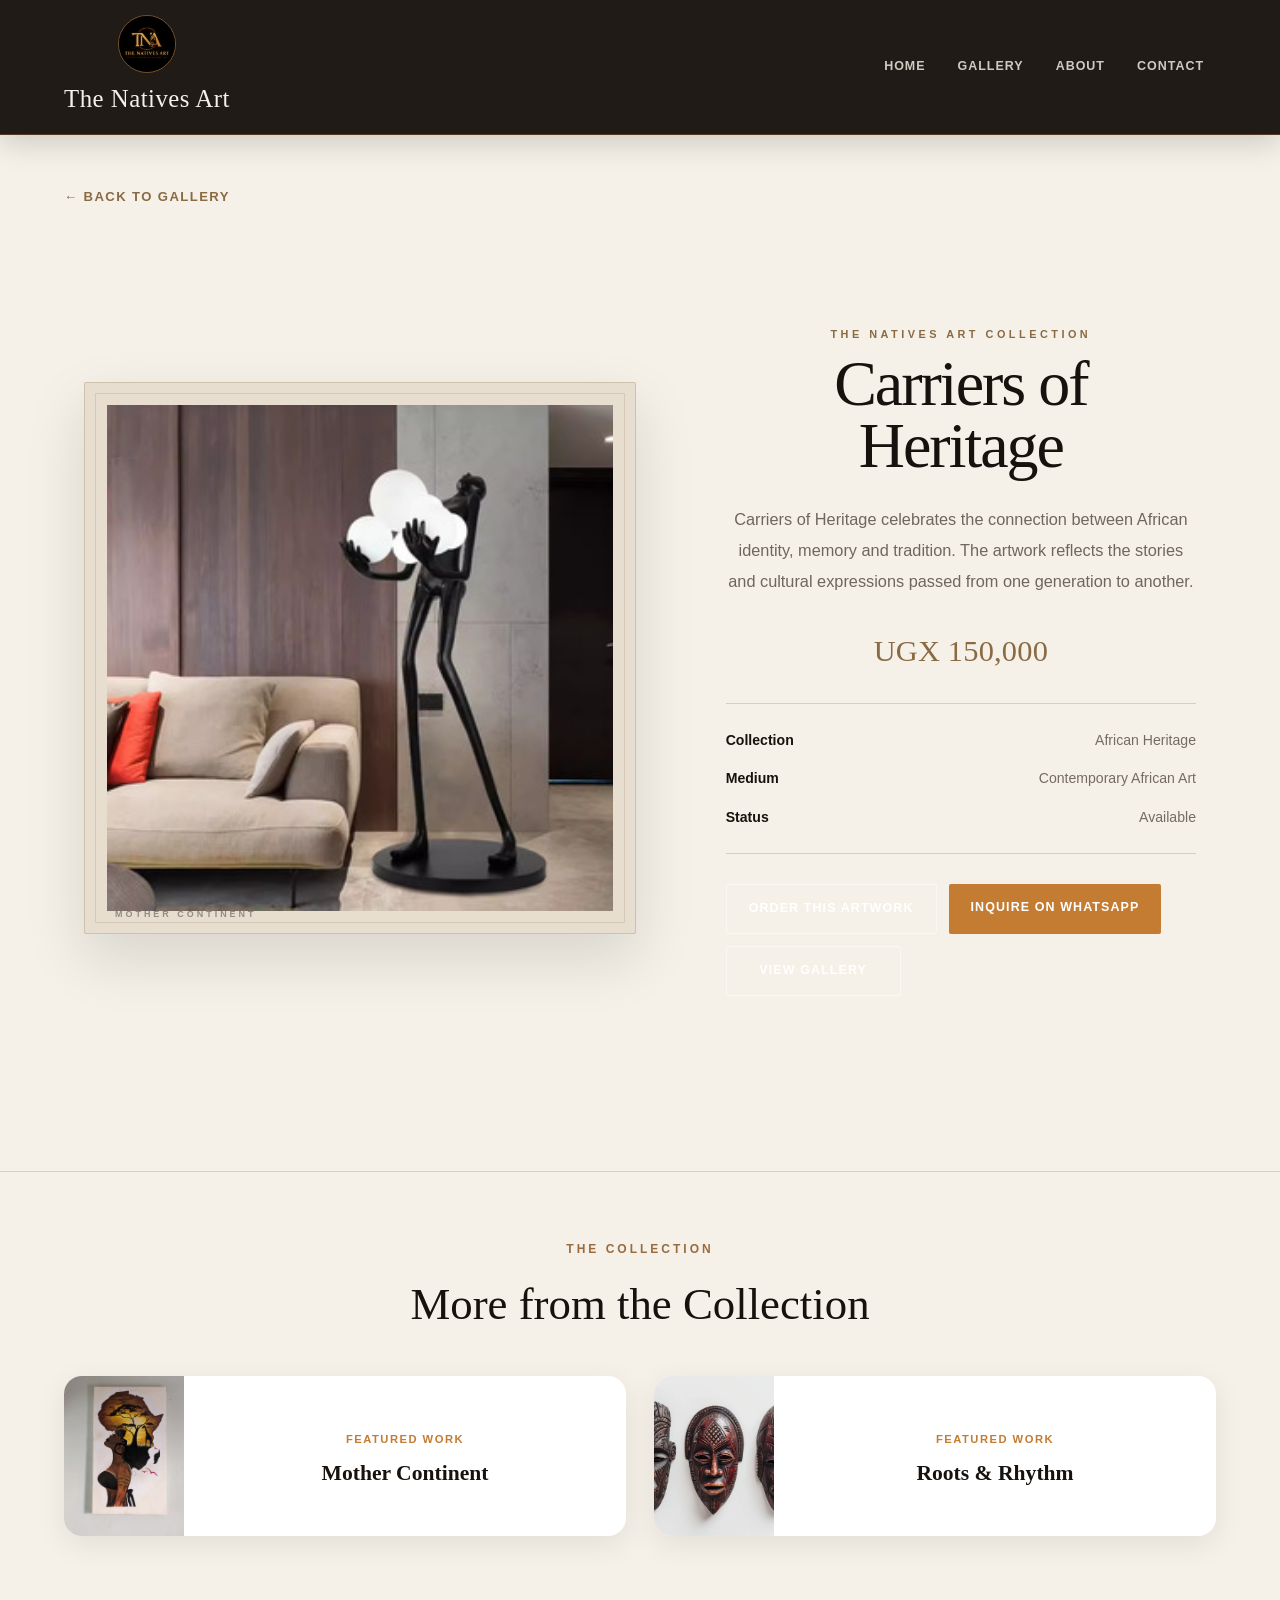
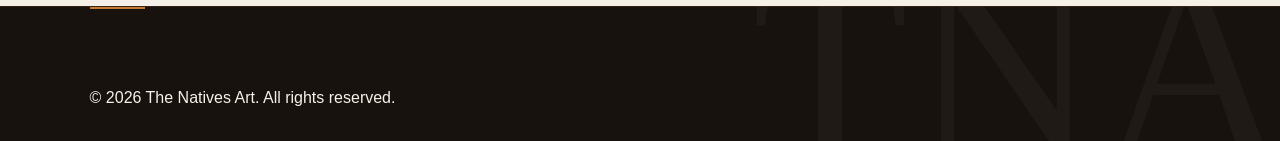
==== commit 3fbf9e1b: "Add artwork ordering page and order buttons" ====
--- a/artwork-heritage.html
+++ b/artwork-heritage.html
@@ -94,6 +94,11 @@
 
             <div class="artwork-actions">
 
+                <a href="order.html?artwork=Carriers%20of%20Heritage"
+                   class="button secondary-button">
+                    Order This Artwork
+                </a>
+
                 <a
                     href="https://wa.me/256787551195?text=Hello%20The%20Natives%20Art%2C%20I'm%20interested%20in%20the%20Carriers%20of%20Heritage%20artwork."
                     class="button"
--- a/style.css
+++ b/style.css
@@ -2447,3 +2447,2463 @@
     display: block;
     object-fit: contain;
 }
+
+/* =========================================
+   TNA HOMEPAGE — HERO REFINEMENT
+   ========================================= */
+
+.hero {
+    min-height: 82vh;
+    padding: 100px 8%;
+    background:
+        linear-gradient(
+            90deg,
+            rgba(23, 18, 14, 0.97) 0%,
+            rgba(23, 18, 14, 0.82) 42%,
+            rgba(23, 18, 14, 0.38) 100%
+        ),
+        url("images/art1.jpg") center/cover no-repeat;
+}
+
+.hero-content {
+    max-width: 760px;
+}
+
+.hero-label {
+    color: #d19a5c;
+    letter-spacing: 5px;
+    margin-bottom: 22px;
+}
+
+.hero h2 {
+    font-size: clamp(3.4rem, 7vw, 6.5rem);
+    line-height: 0.94;
+    letter-spacing: -3px;
+    text-shadow: 0 8px 30px rgba(0,0,0,0.28);
+}
+
+.hero-text {
+    max-width: 570px;
+    margin: 30px 0 34px;
+    font-size: 1.08rem;
+    line-height: 1.85;
+    color: rgba(255,255,255,0.88);
+}
+
+.hero-buttons {
+    gap: 16px;
+}
+
+.hero-decoration {
+    right: 4%;
+    bottom: 8%;
+    font-size: clamp(4rem, 11vw, 10rem);
+    letter-spacing: 16px;
+    opacity: 0.055;
+}
+
+@media (max-width: 700px) {
+    .hero {
+        min-height: 78vh;
+        padding: 80px 7%;
+        background:
+            linear-gradient(
+                180deg,
+                rgba(23, 18, 14, 0.82) 0%,
+                rgba(23, 18, 14, 0.96) 100%
+            ),
+            url("images/art1.jpg") center/cover no-repeat;
+    }
+
+    .hero h2 {
+        font-size: clamp(3rem, 15vw, 4.8rem);
+        letter-spacing: -2px;
+    }
+
+    .hero-text {
+        margin: 26px 0 30px;
+        font-size: 1rem;
+    }
+
+    .hero-decoration {
+        right: -2%;
+        bottom: 5%;
+        font-size: 4.5rem;
+    }
+}
+
+
+/* =========================================
+   TNA HOMEPAGE — ABOUT REFINEMENT
+   ========================================= */
+
+#about {
+    padding: 110px 8%;
+    background: #17120e !important;
+    color: #fff !important;
+}
+
+.about-content {
+    max-width: 900px;
+    margin: 0 auto;
+}
+
+.about-content h2 {
+    margin-bottom: 38px;
+    font-family: Georgia, "Times New Roman", serif;
+    font-size: clamp(2.4rem, 5vw, 4.2rem);
+    line-height: 1;
+    letter-spacing: -1.5px;
+    color: #d19a5c !important;
+}
+
+.about-content p {
+    max-width: 760px;
+    margin-bottom: 24px;
+    font-size: 1.08rem;
+    line-height: 1.9;
+    color: rgba(255,255,255,0.78) !important;
+}
+
+.about-content p:first-of-type {
+    font-size: 1.25rem;
+    line-height: 1.75;
+    color: rgba(255,255,255,0.94) !important;
+}
+
+@media (max-width: 700px) {
+    #about {
+        padding: 85px 7%;
+    }
+
+    .about-content h2 {
+        margin-bottom: 30px;
+        font-size: clamp(2.3rem, 11vw, 3.4rem);
+    }
+
+    .about-content p {
+        font-size: 1rem;
+        line-height: 1.8;
+    }
+
+    .about-content p:first-of-type {
+        font-size: 1.1rem;
+    }
+}
+
+
+/* =========================================
+   TNA HOMEPAGE — CONTACT REFINEMENT
+   ========================================= */
+
+#contact {
+    position: relative;
+    overflow: hidden;
+    max-width: none;
+    padding: 110px 8%;
+    background: #f5f1e8;
+    color: #17120e;
+}
+
+#contact::before {
+    content: "";
+    position: absolute;
+    width: 360px;
+    height: 360px;
+    border: 1px solid rgba(196, 123, 50, 0.16);
+    border-radius: 50%;
+    top: -190px;
+    left: -120px;
+    pointer-events: none;
+}
+
+.contact-content {
+    position: relative;
+    z-index: 1;
+    max-width: 1050px;
+    margin: 0 auto;
+}
+
+.contact-eyebrow {
+    margin-bottom: 18px;
+    color: #a8753f;
+    font-size: 0.72rem;
+    font-weight: 700;
+    letter-spacing: 4px;
+    text-transform: uppercase;
+}
+
+.contact-content h2 {
+    margin-bottom: 22px;
+    font-family: Georgia, "Times New Roman", serif;
+    font-size: clamp(2.8rem, 6vw, 4.8rem);
+    line-height: 1;
+    letter-spacing: -1.5px;
+    font-weight: 400;
+    color: #17120e;
+}
+
+.contact-content > p:not(.contact-eyebrow) {
+    max-width: 650px;
+    margin-bottom: 38px;
+    color: #756b63;
+    font-size: 1.08rem;
+    line-height: 1.8;
+}
+
+.contact-options {
+    display: grid;
+    grid-template-columns: repeat(3, 1fr);
+    gap: 18px;
+    margin: 0 0 38px;
+}
+
+.contact-option {
+    padding: 28px 24px;
+    border: 1px solid rgba(138, 106, 67, 0.18);
+    border-radius: 4px;
+    background: rgba(255, 255, 255, 0.58);
+    box-shadow: 0 8px 25px rgba(23, 18, 14, 0.045);
+    transition: transform 0.3s ease, box-shadow 0.3s ease;
+}
+
+.contact-option h3 {
+    margin-bottom: 12px;
+    font-family: Georgia, "Times New Roman", serif;
+    font-size: 1.3rem;
+    font-weight: 400;
+    color: #17120e;
+}
+
+.contact-option p {
+    margin: 0;
+    color: #756b63;
+    font-size: 0.95rem;
+    line-height: 1.7;
+}
+
+.contact-option:hover {
+    transform: translateY(-5px);
+    box-shadow: 0 15px 35px rgba(23, 18, 14, 0.09);
+}
+
+#contact .button {
+    display: inline-block;
+    margin-top: 0;
+}
+
+@media (max-width: 700px) {
+    #contact {
+        padding: 85px 7%;
+    }
+
+    .contact-content h2 {
+        font-size: clamp(2.6rem, 12vw, 3.8rem);
+    }
+
+    .contact-content > p:not(.contact-eyebrow) {
+        font-size: 1rem;
+        line-height: 1.75;
+        margin-bottom: 30px;
+    }
+
+    .contact-options {
+        grid-template-columns: 1fr;
+        gap: 14px;
+        margin-bottom: 30px;
+    }
+
+    .contact-option {
+        padding: 24px 20px;
+    }
+
+    .contact-option:hover {
+        transform: none;
+    }
+}
+
+
+/* =========================================
+   TNA HOMEPAGE — PREMIUM FOOTER REFINEMENT
+   ========================================= */
+
+footer {
+    position: relative;
+    overflow: hidden;
+    padding: 65px 8% 30px;
+    background: #17120e;
+    color: #fff;
+    border-top: 1px solid rgba(196, 123, 50, 0.55);
+}
+
+footer::before {
+    content: "TNA";
+    position: absolute;
+    right: 4%;
+    bottom: -55px;
+    font-family: Georgia, "Times New Roman", serif;
+    font-size: clamp(7rem, 18vw, 14rem);
+    line-height: 1;
+    letter-spacing: -8px;
+    color: rgba(255,255,255,0.025);
+    pointer-events: none;
+}
+
+.footer-content {
+    position: relative;
+    z-index: 1;
+    max-width: 1050px;
+    margin: 0 auto;
+}
+
+.footer-content h3 {
+    margin-bottom: 12px;
+    font-family: Georgia, "Times New Roman", serif;
+    font-size: 2rem;
+    font-weight: 400;
+    letter-spacing: 0.5px;
+    color: #d19a5c;
+}
+
+.footer-content > p:not(.copyright) {
+    max-width: 500px;
+    margin-bottom: 32px;
+    color: rgba(255,255,255,0.65);
+    font-size: 0.95rem;
+    line-height: 1.7;
+}
+
+.footer-content .copyright {
+    margin-top: 28px;
+    padding-top: 20px;
+    border-top: 1px solid rgba(255,255,255,0.1);
+    color: rgba(255,255,255,0.45);
+    font-size: 0.78rem;
+    letter-spacing: 0.4px;
+}
+
+@media (max-width: 700px) {
+    footer {
+        padding: 55px 7% 25px;
+    }
+
+    .footer-content h3 {
+        font-size: 1.7rem;
+    }
+
+    .footer-content > p:not(.copyright) {
+        margin-bottom: 25px;
+    }
+
+    footer::before {
+        right: -5%;
+        bottom: -25px;
+        font-size: 7rem;
+    }
+}
+
+
+/* =========================================
+   TNA — HERITAGE ARTWORK REFINEMENT
+   ========================================= */
+
+body.artwork-page-redesign .artwork-detail-image {
+    position: relative;
+    background: #e9e1d5;
+    padding: 28px;
+    border: 1px solid rgba(138, 106, 67, 0.18);
+    box-shadow: 0 22px 55px rgba(23, 18, 14, 0.12);
+}
+
+body.artwork-page-redesign .artwork-detail-image::after {
+    content: "THE NATIVES ART";
+    position: absolute;
+    left: 28px;
+    bottom: 12px;
+    font-size: 0.58rem;
+    font-weight: 700;
+    letter-spacing: 3px;
+    color: rgba(23, 18, 14, 0.42);
+    pointer-events: none;
+}
+
+body.artwork-page-redesign .artwork-detail-image img {
+    transition: transform 0.7s ease;
+}
+
+body.artwork-page-redesign .artwork-detail-image:hover img {
+    transform: scale(1.015);
+}
+
+body.artwork-page-redesign .artwork-detail-info .art-category {
+    margin-bottom: 20px;
+    color: #a8753f;
+    letter-spacing: 3px;
+}
+
+body.artwork-page-redesign .artwork-detail-info h2 {
+    font-size: clamp(2.8rem, 4.5vw, 4.6rem);
+    line-height: 0.98;
+    letter-spacing: -1.8px;
+}
+
+body.artwork-page-redesign .artwork-description {
+    max-width: 500px;
+}
+
+body.artwork-page-redesign .artwork-price {
+    font-family: Georgia, "Times New Roman", serif;
+    font-size: 1.9rem;
+    letter-spacing: 0.2px;
+}
+
+body.artwork-page-redesign .artwork-meta {
+    max-width: 500px;
+}
+
+body.artwork-page-redesign .artwork-actions .button {
+    min-width: 175px;
+}
+
+@media (max-width: 800px) {
+    body.artwork-page-redesign .artwork-detail-image {
+        padding: 14px;
+    }
+
+    body.artwork-page-redesign .artwork-detail-image::after {
+        left: 15px;
+        bottom: 5px;
+        font-size: 0.5rem;
+    }
+
+    body.artwork-page-redesign .artwork-detail-info h2 {
+        font-size: clamp(2.5rem, 10vw, 3.6rem);
+    }
+}
+
+
+/* =========================================
+   TNA — MOTHER CONTINENT ARTWORK REFINEMENT
+   ========================================= */
+
+body.artwork-page-redesign .artwork-detail-image {
+    position: relative;
+    background: #e6ddd0;
+    padding: 30px;
+    border: 1px solid rgba(138, 106, 67, 0.20);
+    box-shadow: 0 24px 60px rgba(23, 18, 14, 0.13);
+}
+
+body.artwork-page-redesign .artwork-detail-image::after {
+    content: "MOTHER CONTINENT";
+    position: absolute;
+    left: 30px;
+    bottom: 12px;
+    font-size: 0.56rem;
+    font-weight: 700;
+    letter-spacing: 3px;
+    color: rgba(23, 18, 14, 0.40);
+    pointer-events: none;
+}
+
+body.artwork-page-redesign .artwork-detail-image img {
+    transition: transform 0.7s ease;
+}
+
+body.artwork-page-redesign .artwork-detail-image:hover img {
+    transform: scale(1.015);
+}
+
+body.artwork-page-redesign .artwork-detail-info .art-category {
+    color: #a8753f;
+    letter-spacing: 3px;
+    margin-bottom: 20px;
+}
+
+body.artwork-page-redesign .artwork-detail-info h2 {
+    font-size: clamp(2.8rem, 4.5vw, 4.6rem);
+    line-height: 0.98;
+    letter-spacing: -1.8px;
+}
+
+body.artwork-page-redesign .artwork-description {
+    max-width: 500px;
+}
+
+body.artwork-page-redesign .artwork-price {
+    font-family: Georgia, "Times New Roman", serif;
+    font-size: 1.9rem;
+    letter-spacing: 0.2px;
+}
+
+body.artwork-page-redesign .artwork-meta {
+    max-width: 500px;
+}
+
+body.artwork-page-redesign .artwork-actions .button {
+    min-width: 175px;
+}
+
+@media (max-width: 800px) {
+    body.artwork-page-redesign .artwork-detail-image {
+        padding: 14px;
+    }
+
+    body.artwork-page-redesign .artwork-detail-image::after {
+        left: 15px;
+        bottom: 5px;
+        font-size: 0.48rem;
+    }
+
+    body.artwork-page-redesign .artwork-detail-info h2 {
+        font-size: clamp(2.5rem, 10vw, 3.6rem);
+    }
+}
+
+
+/* =========================================
+   TNA — ROOTS & RHYTHM ARTWORK REFINEMENT
+   ========================================= */
+
+body.roots-rhythm-page .artwork-detail-image {
+    position: relative;
+    background: #e6ddd0;
+    padding: 18px;
+    border: 1px solid rgba(138, 106, 67, 0.20);
+    box-shadow: 0 24px 60px rgba(23, 18, 14, 0.13);
+}
+
+body.roots-rhythm-page .artwork-detail-image::after {
+    content: "ROOTS & RHYTHM";
+    position: absolute;
+    left: 18px;
+    bottom: 7px;
+    font-size: 0.54rem;
+    font-weight: 700;
+    letter-spacing: 3px;
+    color: rgba(23, 18, 14, 0.40);
+    pointer-events: none;
+}
+
+body.roots-rhythm-page .artwork-detail-image img {
+    transition: transform 0.7s ease;
+}
+
+body.roots-rhythm-page .artwork-detail-image:hover img {
+    transform: scale(1.012);
+}
+
+body.roots-rhythm-page .artwork-detail-info .art-category {
+    color: #a8753f;
+    letter-spacing: 3px;
+    margin-bottom: 20px;
+}
+
+body.roots-rhythm-page .artwork-detail-info h2 {
+    font-size: clamp(2.8rem, 4.5vw, 4.6rem);
+    line-height: 0.98;
+    letter-spacing: -1.8px;
+}
+
+body.roots-rhythm-page .artwork-description {
+    max-width: 500px;
+}
+
+body.roots-rhythm-page .artwork-price {
+    font-family: Georgia, "Times New Roman", serif;
+    font-size: 1.9rem;
+    letter-spacing: 0.2px;
+}
+
+body.roots-rhythm-page .artwork-meta {
+    max-width: 500px;
+}
+
+body.roots-rhythm-page .artwork-actions .button {
+    min-width: 175px;
+}
+
+@media (max-width: 800px) {
+    body.roots-rhythm-page .artwork-detail-image {
+        padding: 10px;
+    }
+
+    body.roots-rhythm-page .artwork-detail-image::after {
+        left: 11px;
+        bottom: 4px;
+        font-size: 0.46rem;
+    }
+
+    body.roots-rhythm-page .artwork-detail-info h2 {
+        font-size: clamp(2.5rem, 10vw, 3.6rem);
+    }
+}
+
+
+/* =========================================
+   MOTHER CONTINENT — EDITORIAL COLLECTION
+   ========================================= */
+
+body.mother-continent-page {
+    background: #f5f1e8;
+}
+
+body.mother-continent-page .artwork-page {
+    padding-top: 42px;
+    padding-bottom: 80px;
+}
+
+body.mother-continent-page .back-link {
+    display: inline-flex;
+    margin-bottom: 34px;
+    color: #8a6a43;
+    letter-spacing: 0.3px;
+}
+
+body.mother-continent-page .artwork-detail {
+    grid-template-columns: minmax(0, 1.18fr) minmax(320px, 0.82fr);
+    gap: clamp(55px, 7vw, 105px);
+    align-items: center;
+}
+
+body.mother-continent-page .artwork-detail-image {
+    background: #e7ded0;
+    border-radius: 2px;
+    padding: 18px;
+    overflow: hidden;
+    border: 1px solid rgba(138, 106, 67, 0.18);
+    box-shadow: 0 25px 65px rgba(23, 18, 14, 0.13);
+}
+
+body.mother-continent-page .artwork-detail-image img {
+    width: 100%;
+    height: 650px;
+    object-fit: cover;
+    display: block;
+    transition: transform 0.8s ease;
+}
+
+body.mother-continent-page .artwork-detail-image:hover img {
+    transform: scale(1.012);
+}
+
+body.mother-continent-page .artwork-detail-info {
+    padding: 10px 0;
+}
+
+body.mother-continent-page .artwork-detail-info .art-category {
+    color: #a8753f;
+    font-size: 0.72rem;
+    letter-spacing: 3.5px;
+    margin-bottom: 22px;
+}
+
+body.mother-continent-page .artwork-detail-info h2 {
+    max-width: 560px;
+    margin: 0 0 28px;
+    font-family: Georgia, "Times New Roman", serif;
+    font-size: clamp(3rem, 5.2vw, 5rem);
+    font-weight: 500;
+    line-height: 0.96;
+    letter-spacing: -2px;
+    color: #17120e;
+}
+
+body.mother-continent-page .artwork-description {
+    max-width: 490px;
+    margin-bottom: 32px;
+    color: #756b63;
+    font-size: 1.04rem;
+    line-height: 1.9;
+}
+
+body.mother-continent-page .artwork-price {
+    margin-bottom: 28px;
+    color: #8a6a43;
+    font-family: Georgia, "Times New Roman", serif;
+    font-size: 1.85rem;
+    font-weight: 500;
+}
+
+body.mother-continent-page .artwork-meta {
+    max-width: 490px;
+    margin-bottom: 30px;
+    border-color: #d8cfc3;
+}
+
+body.mother-continent-page .artwork-actions {
+    display: flex;
+    flex-wrap: wrap;
+    gap: 12px;
+}
+
+body.mother-continent-page .artwork-actions .button {
+    min-width: 175px;
+    border-radius: 2px;
+    letter-spacing: 0.3px;
+}
+
+body.mother-continent-page .artwork-meta p {
+    display: flex;
+    justify-content: space-between;
+    gap: 25px;
+    padding: 4px 0;
+}
+
+body.mother-continent-page .artwork-meta span {
+    text-align: right;
+}
+
+body.mother-continent-page .related-artworks {
+    border-top-color: #d8cfc3;
+}
+
+@media (max-width: 800px) {
+    body.mother-continent-page .artwork-page {
+        padding-top: 30px;
+        padding-bottom: 60px;
+    }
+
+    body.mother-continent-page .artwork-detail {
+        grid-template-columns: 1fr;
+        gap: 40px;
+    }
+
+    body.mother-continent-page .artwork-detail-image {
+        padding: 12px;
+    }
+
+    body.mother-continent-page .artwork-detail-image img {
+        height: 520px;
+    }
+
+    body.mother-continent-page .artwork-detail-info {
+        padding-left: 0;
+    }
+
+    body.mother-continent-page .artwork-detail-info h2 {
+        max-width: 520px;
+        font-size: clamp(2.8rem, 12vw, 4rem);
+        letter-spacing: -1.2px;
+    }
+
+    body.mother-continent-page .artwork-meta p {
+        gap: 15px;
+    }
+}
+
+@media (max-width: 480px) {
+    body.mother-continent-page .artwork-detail-image img {
+        height: 420px;
+    }
+
+    body.mother-continent-page .artwork-actions {
+        flex-direction: column;
+    }
+
+    body.mother-continent-page .artwork-actions .button {
+        width: 100%;
+    }
+}
+
+/* =========================================
+   ROOTS & RHYTHM — EDITORIAL ART DIRECTION
+   ========================================= */
+
+body.roots-rhythm-page {
+    background: #f3ede3;
+}
+
+body.roots-rhythm-page .artwork-page {
+    padding-top: 42px;
+    padding-bottom: 80px;
+}
+
+body.roots-rhythm-page .back-link {
+    display: inline-flex;
+    margin-bottom: 34px;
+    color: #7f5c3b;
+    letter-spacing: 0.3px;
+}
+
+body.roots-rhythm-page .artwork-detail {
+    grid-template-columns: minmax(0, 1fr) minmax(320px, 0.9fr);
+    gap: clamp(55px, 7vw, 100px);
+    align-items: center;
+}
+
+body.roots-rhythm-page .artwork-detail-image {
+    background: #d9c7ae;
+    border-radius: 2px;
+    padding: 20px;
+    border: 1px solid rgba(111, 79, 48, 0.22);
+    box-shadow: 0 25px 65px rgba(23, 18, 14, 0.14);
+    overflow: hidden;
+}
+
+body.roots-rhythm-page .artwork-detail-image::after {
+    content: "ROOTS / RHYTHM";
+    left: 20px;
+    bottom: 8px;
+    color: rgba(23, 18, 14, 0.45);
+}
+
+body.roots-rhythm-page .artwork-detail-image img {
+    width: 100%;
+    height: 640px;
+    object-fit: cover;
+    display: block;
+    transition: transform 0.8s ease;
+}
+
+body.roots-rhythm-page .artwork-detail-image:hover img {
+    transform: scale(1.012);
+}
+
+body.roots-rhythm-page .artwork-detail-info {
+    padding: 10px 0;
+}
+
+body.roots-rhythm-page .artwork-detail-info .art-category {
+    color: #95663b;
+    font-size: 0.72rem;
+    letter-spacing: 3.5px;
+    margin-bottom: 22px;
+}
+
+body.roots-rhythm-page .artwork-detail-info h2 {
+    max-width: 560px;
+    margin: 0 0 28px;
+    font-family: Georgia, "Times New Roman", serif;
+    font-size: clamp(3rem, 5.2vw, 5rem);
+    font-weight: 500;
+    line-height: 0.96;
+    letter-spacing: -2px;
+    color: #201710;
+}
+
+body.roots-rhythm-page .artwork-description {
+    max-width: 480px;
+    margin-bottom: 32px;
+    color: #6e6257;
+    font-size: 1.04rem;
+    line-height: 1.9;
+}
+
+body.roots-rhythm-page .artwork-price {
+    margin-bottom: 28px;
+    color: #8a5e36;
+    font-family: Georgia, "Times New Roman", serif;
+    font-size: 1.85rem;
+    font-weight: 500;
+}
+
+body.roots-rhythm-page .artwork-meta {
+    max-width: 480px;
+    margin-bottom: 30px;
+    border-color: #d2c4b3;
+}
+
+body.roots-rhythm-page .artwork-meta p {
+    display: flex;
+    justify-content: space-between;
+    gap: 25px;
+    padding: 4px 0;
+}
+
+body.roots-rhythm-page .artwork-meta span {
+    text-align: right;
+}
+
+body.roots-rhythm-page .artwork-actions {
+    display: flex;
+    flex-wrap: wrap;
+    gap: 12px;
+}
+
+body.roots-rhythm-page .artwork-actions .button {
+    min-width: 175px;
+    border-radius: 2px;
+    letter-spacing: 0.3px;
+}
+
+body.roots-rhythm-page .related-artworks {
+    border-top-color: #d2c4b3;
+}
+
+@media (max-width: 800px) {
+    body.roots-rhythm-page .artwork-page {
+        padding-top: 30px;
+        padding-bottom: 60px;
+    }
+
+    body.roots-rhythm-page .artwork-detail {
+        grid-template-columns: 1fr;
+        gap: 40px;
+    }
+
+    body.roots-rhythm-page .artwork-detail-image {
+        padding: 12px;
+    }
+
+    body.roots-rhythm-page .artwork-detail-image img {
+        height: 520px;
+    }
+
+    body.roots-rhythm-page .artwork-detail-info h2 {
+        font-size: clamp(2.8rem, 12vw, 4rem);
+        letter-spacing: -1.2px;
+    }
+
+    body.roots-rhythm-page .artwork-meta p {
+        gap: 15px;
+    }
+}
+
+@media (max-width: 480px) {
+    body.roots-rhythm-page .artwork-detail-image img {
+        height: 420px;
+    }
+
+    body.roots-rhythm-page .artwork-actions {
+        flex-direction: column;
+    }
+
+    body.roots-rhythm-page .artwork-actions .button {
+        width: 100%;
+    }
+}
+
+/* =========================================
+   TNA — UNIFIED ARTWORK DETAIL REFINEMENT
+   ========================================= */
+
+body.artwork-page-redesign {
+    background: #f5f1e8;
+}
+
+body.artwork-page-redesign .artwork-page {
+    max-width: 1320px;
+    padding-top: 48px;
+    padding-bottom: 90px;
+}
+
+/* Back navigation */
+body.artwork-page-redesign .back-link {
+    display: inline-flex;
+    align-items: center;
+    gap: 9px;
+    margin-bottom: 38px;
+    color: #8a6a43;
+    font-size: 0.82rem;
+    font-weight: 700;
+    letter-spacing: 1.4px;
+    text-transform: uppercase;
+    text-decoration: none;
+}
+
+body.artwork-page-redesign .back-link:hover {
+    color: #17120e;
+}
+
+/* Main composition */
+body.artwork-page-redesign .artwork-detail {
+    grid-template-columns: minmax(0, 1.08fr) minmax(320px, 0.92fr);
+    gap: clamp(48px, 7vw, 100px);
+    align-items: center;
+}
+
+/* Artwork frame */
+body.artwork-page-redesign .artwork-detail-image {
+    position: relative;
+    background: #e7ded0;
+    padding: 22px;
+    border: 1px solid rgba(138, 106, 67, 0.25);
+    border-radius: 2px;
+    box-shadow: 0 24px 60px rgba(23, 18, 14, 0.13);
+}
+
+body.artwork-page-redesign .artwork-detail-image::before {
+    content: "";
+    position: absolute;
+    inset: 10px;
+    border: 1px solid rgba(138, 106, 67, 0.18);
+    pointer-events: none;
+    z-index: 2;
+}
+
+body.artwork-page-redesign .artwork-detail-image img {
+    position: relative;
+    z-index: 1;
+    display: block;
+    width: 100%;
+    height: auto;
+    max-height: 720px;
+    object-fit: contain;
+    transition: transform 0.8s cubic-bezier(0.2, 0.7, 0.2, 1);
+}
+
+body.artwork-page-redesign .artwork-detail-image:hover img {
+    transform: scale(1.012);
+}
+
+/* Information column */
+body.artwork-page-redesign .artwork-detail-info {
+    padding: 15px 0;
+    max-width: 530px;
+}
+
+body.artwork-page-redesign .artwork-detail-info .art-category {
+    display: inline-block;
+    margin-bottom: 20px;
+    color: #9a6b3f;
+    font-size: 0.68rem;
+    font-weight: 700;
+    letter-spacing: 3.5px;
+    text-transform: uppercase;
+}
+
+body.artwork-page-redesign .artwork-detail-info h2 {
+    max-width: 580px;
+    margin: 0 0 27px;
+    color: #17120e;
+    font-family: Georgia, "Times New Roman", serif;
+    font-size: clamp(3rem, 5vw, 5rem);
+    font-weight: 500;
+    line-height: 0.97;
+    letter-spacing: -2px;
+}
+
+body.artwork-page-redesign .artwork-description {
+    max-width: 500px;
+    margin-bottom: 30px;
+    color: #6f665e;
+    font-size: 1.02rem;
+    line-height: 1.9;
+}
+
+/* Price */
+body.artwork-page-redesign .artwork-price {
+    margin: 0 0 27px;
+    color: #8a6a43;
+    font-family: Georgia, "Times New Roman", serif;
+    font-size: 1.9rem;
+    font-weight: 500;
+}
+
+/* Artwork information */
+body.artwork-page-redesign .artwork-meta {
+    max-width: 500px;
+    margin-bottom: 30px;
+    padding: 17px 0;
+    border-top: 1px solid #d8cfc3;
+    border-bottom: 1px solid #d8cfc3;
+}
+
+body.artwork-page-redesign .artwork-meta p {
+    padding: 8px 0;
+    font-size: 0.88rem;
+}
+
+body.artwork-page-redesign .artwork-meta strong {
+    color: #17120e;
+    font-weight: 700;
+}
+
+body.artwork-page-redesign .artwork-meta span {
+    color: #756b63;
+}
+
+/* Actions */
+body.artwork-page-redesign .artwork-actions {
+    display: flex;
+    flex-wrap: wrap;
+    gap: 12px;
+}
+
+body.artwork-page-redesign .artwork-actions .button {
+    min-width: 175px;
+    padding: 14px 22px;
+    border-radius: 2px;
+    font-size: 0.78rem;
+    font-weight: 700;
+    letter-spacing: 1.1px;
+    text-transform: uppercase;
+}
+
+/* Related collection */
+body.artwork-page-redesign .related-artworks {
+    max-width: 1320px;
+    margin-top: 10px;
+    padding-top: 68px;
+    border-top: 1px solid #d8cfc3;
+}
+
+body.artwork-page-redesign .related-heading {
+    margin-bottom: 35px;
+}
+
+body.artwork-page-redesign .related-heading p {
+    color: #9a6b3f;
+    letter-spacing: 3px;
+}
+
+body.artwork-page-redesign .related-heading h2 {
+    color: #17120e;
+    font-family: Georgia, "Times New Roman", serif;
+    font-weight: 500;
+}
+
+/* Mobile */
+@media (max-width: 800px) {
+
+    body.artwork-page-redesign .artwork-page {
+        padding-top: 30px;
+        padding-bottom: 65px;
+    }
+
+    body.artwork-page-redesign .back-link {
+        margin-bottom: 28px;
+    }
+
+    body.artwork-page-redesign .artwork-detail {
+        grid-template-columns: 1fr;
+        gap: 32px;
+    }
+
+    body.artwork-page-redesign .artwork-detail-image {
+        padding: 15px;
+    }
+
+    body.artwork-page-redesign .artwork-detail-image::before {
+        inset: 8px;
+    }
+
+    body.artwork-page-redesign .artwork-detail-info {
+        max-width: none;
+        padding: 5px 0;
+    }
+
+    body.artwork-page-redesign .artwork-detail-info h2 {
+        font-size: clamp(2.7rem, 10vw, 4rem);
+        letter-spacing: -1.3px;
+    }
+
+    body.artwork-page-redesign .artwork-description {
+        font-size: 1rem;
+        line-height: 1.8;
+    }
+
+    body.artwork-page-redesign .related-artworks {
+        padding-top: 50px;
+    }
+}
+
+@media (max-width: 480px) {
+
+    body.artwork-page-redesign .artwork-page {
+        padding-left: 16px;
+        padding-right: 16px;
+    }
+
+    body.artwork-page-redesign .artwork-detail {
+        gap: 27px;
+    }
+
+    body.artwork-page-redesign .artwork-detail-image {
+        padding: 11px;
+    }
+
+    body.artwork-page-redesign .artwork-detail-image::before {
+        inset: 6px;
+    }
+
+    body.artwork-page-redesign .artwork-detail-info h2 {
+        font-size: 2.55rem;
+    }
+
+    body.artwork-page-redesign .artwork-actions {
+        flex-direction: column;
+    }
+
+    body.artwork-page-redesign .artwork-actions .button {
+        width: 100%;
+        box-sizing: border-box;
+    }
+
+    body.artwork-page-redesign .related-artworks {
+        padding-left: 16px;
+        padding-right: 16px;
+    }
+}
+
+/* =========================================
+   TNA — PREMIUM HOMEPAGE HERO
+   ========================================= */
+
+.hero {
+    position: relative;
+    min-height: 720px;
+    padding: 110px 24px 100px;
+    justify-content: center;
+    overflow: hidden;
+    background-image:
+        linear-gradient(
+            90deg,
+            rgba(23, 18, 14, 0.82) 0%,
+            rgba(23, 18, 14, 0.58) 48%,
+            rgba(23, 18, 14, 0.32) 100%
+        ),
+        url("images/hero.jpg");
+    background-size: cover;
+    background-position: center;
+    background-attachment: scroll;
+}
+
+.hero::before {
+    content: "";
+    position: absolute;
+    inset: 0;
+    background:
+        linear-gradient(
+            to bottom,
+            rgba(23, 18, 14, 0.12),
+            transparent 35%,
+            rgba(23, 18, 14, 0.28)
+        );
+    pointer-events: none;
+}
+
+.hero-content {
+    position: relative;
+    z-index: 2;
+    width: min(900px, 100%);
+    text-align: left;
+    margin-right: auto;
+    margin-left: max(0px, 4vw);
+}
+
+.hero-label {
+    display: inline-flex;
+    align-items: center;
+    gap: 12px;
+    margin: 0 0 24px;
+    color: #d5a16b;
+    font-size: 0.7rem !important;
+    font-weight: 700;
+    letter-spacing: 4px;
+    line-height: 1.4 !important;
+    text-transform: uppercase;
+    text-shadow: none !important;
+}
+
+.hero-label::before {
+    content: "";
+    width: 38px;
+    height: 1px;
+    background: #c47b32;
+}
+
+.hero h2 {
+    max-width: 820px;
+    margin: 0 0 26px;
+    color: #fffdf9;
+    font-family: Georgia, "Times New Roman", serif;
+    font-size: clamp(3.5rem, 7vw, 6.5rem);
+    font-weight: 500;
+    line-height: 0.98;
+    letter-spacing: -2.5px;
+    text-shadow: 0 8px 30px rgba(0, 0, 0, 0.28);
+}
+
+.hero-text {
+    max-width: 610px;
+    margin: 0 0 34px !important;
+    color: rgba(255, 253, 249, 0.86);
+    font-size: 1.05rem !important;
+    line-height: 1.85 !important;
+    text-shadow: 0 3px 12px rgba(0, 0, 0, 0.28) !important;
+}
+
+.hero-buttons {
+    display: flex;
+    flex-wrap: wrap;
+    gap: 12px;
+}
+
+.hero-buttons .button {
+    min-width: 165px;
+    padding: 15px 23px;
+    border: 1px solid #c47b32;
+    border-radius: 2px;
+    background: #c47b32;
+    color: #fff;
+    font-size: 0.76rem;
+    font-weight: 700;
+    letter-spacing: 1.1px;
+    text-align: center;
+    text-transform: uppercase;
+    transition:
+        transform 0.3s ease,
+        background 0.3s ease,
+        border-color 0.3s ease;
+}
+
+.hero-buttons .button:hover {
+    transform: translateY(-2px);
+    background: #a9672a;
+    border-color: #a9672a;
+}
+
+.hero-buttons .secondary-button {
+    background: rgba(255, 255, 255, 0.07);
+    border-color: rgba(255, 255, 255, 0.42);
+    backdrop-filter: blur(6px);
+}
+
+.hero-buttons .secondary-button:hover {
+    background: rgba(255, 255, 255, 0.14);
+    border-color: rgba(255, 255, 255, 0.7);
+}
+
+.hero-decoration {
+    position: absolute;
+    right: 5%;
+    bottom: 42px;
+    z-index: 1;
+    opacity: 0.18;
+    pointer-events: none;
+}
+
+.hero-decoration span {
+    color: #fff;
+    font-family: Georgia, "Times New Roman", serif;
+    font-size: clamp(4rem, 10vw, 9rem);
+    font-weight: 500;
+    letter-spacing: 12px;
+}
+
+/* Mobile */
+@media (max-width: 600px) {
+
+    .hero {
+        min-height: 650px;
+        padding: 90px 20px 75px;
+        background-image:
+            linear-gradient(
+                90deg,
+                rgba(23, 18, 14, 0.78),
+                rgba(23, 18, 14, 0.5)
+            ),
+            url("images/hero.jpg");
+        background-position: center;
+    }
+
+    .hero-content {
+        margin-left: 0;
+    }
+
+    .hero-label {
+        margin-bottom: 19px;
+        letter-spacing: 3px;
+    }
+
+    .hero-label::before {
+        width: 28px;
+    }
+
+    .hero h2 {
+        font-size: clamp(2.8rem, 13vw, 4rem);
+        line-height: 1;
+        letter-spacing: -1.4px;
+        margin-bottom: 22px;
+    }
+
+    .hero-text {
+        max-width: 500px;
+        font-size: 0.98rem !important;
+        line-height: 1.75 !important;
+        margin-bottom: 28px !important;
+    }
+
+    .hero-buttons {
+        flex-direction: column;
+        align-items: stretch;
+        max-width: 290px;
+    }
+
+    .hero-buttons .button {
+        width: 100%;
+        box-sizing: border-box;
+    }
+
+    .hero-decoration {
+        right: -8px;
+        bottom: 24px;
+    }
+
+    .hero-decoration span {
+        font-size: 4rem;
+        letter-spacing: 5px;
+    }
+}
+
+/* =========================================
+   TNA — PREMIUM HOMEPAGE ABOUT
+   ========================================= */
+
+body > main #about {
+    position: relative;
+    max-width: none;
+    margin: 0;
+    padding: 110px 7%;
+    overflow: hidden;
+    background: #17120e !important;
+    color: #f5f1e8 !important;
+    text-align: left;
+}
+
+body > main #about::before {
+    content: "HERITAGE";
+    position: absolute;
+    right: -20px;
+    bottom: -42px;
+    color: rgba(255, 255, 255, 0.035);
+    font-family: Georgia, "Times New Roman", serif;
+    font-size: clamp(5rem, 13vw, 12rem);
+    font-weight: 500;
+    letter-spacing: 8px;
+    line-height: 1;
+    pointer-events: none;
+}
+
+body > main #about::after {
+    content: "";
+    position: absolute;
+    top: 0;
+    left: 7%;
+    width: 55px;
+    height: 2px;
+    background: #c47b32;
+}
+
+body > main #about .about-content {
+    position: relative;
+    z-index: 1;
+    width: min(850px, 100%);
+    margin: 0;
+}
+
+body > main #about h2 {
+    max-width: 700px;
+    margin: 0 0 38px;
+    color: #fffdf9;
+    font-family: Georgia, "Times New Roman", serif;
+    font-size: clamp(2.8rem, 5vw, 5rem);
+    font-weight: 500;
+    line-height: 1;
+    letter-spacing: -1.8px;
+}
+
+body > main #about p {
+    max-width: 720px;
+    margin: 0 0 22px;
+    color: rgba(245, 241, 232, 0.72);
+    font-size: 1rem;
+    line-height: 1.9;
+}
+
+body > main #about p:last-child {
+    margin-bottom: 0;
+    max-width: 760px;
+    color: rgba(245, 241, 232, 0.88);
+}
+
+/* Mobile */
+@media (max-width: 600px) {
+
+    body > main #about {
+        padding: 78px 20px;
+    }
+
+    body > main #about::after {
+        left: 20px;
+        width: 38px;
+    }
+
+    body > main #about::before {
+        right: -28px;
+        bottom: -10px;
+        font-size: 4.8rem;
+        letter-spacing: 4px;
+    }
+
+    body > main #about h2 {
+        font-size: clamp(2.7rem, 12vw, 4rem);
+        line-height: 1.02;
+        letter-spacing: -1.2px;
+        margin-bottom: 30px;
+    }
+
+    body > main #about p {
+        font-size: 0.96rem;
+        line-height: 1.8;
+        margin-bottom: 19px;
+    }
+}
+
+/* =========================================
+   TNA — PREMIUM HOMEPAGE CONTACT
+   ========================================= */
+
+body > main #contact {
+    position: relative;
+    max-width: none;
+    margin: 0;
+    padding: 115px 7%;
+    overflow: hidden;
+    background: #f5f1e8 !important;
+    color: #17120e;
+    text-align: left;
+}
+
+body > main #contact::before {
+    content: "CONNECT";
+    position: absolute;
+    right: -35px;
+    bottom: -48px;
+    color: rgba(23, 18, 14, 0.045);
+    font-family: Georgia, "Times New Roman", serif;
+    font-size: clamp(5rem, 13vw, 12rem);
+    font-weight: 500;
+    letter-spacing: 8px;
+    line-height: 1;
+    pointer-events: none;
+}
+
+body > main #contact::after {
+    content: "";
+    position: absolute;
+    top: 0;
+    left: 7%;
+    width: 55px;
+    height: 2px;
+    background: #c47b32;
+}
+
+body > main #contact .contact-content {
+    position: relative;
+    z-index: 1;
+    width: min(1000px, 100%);
+    margin: 0;
+}
+
+body > main #contact .contact-eyebrow {
+    margin: 0 0 18px;
+    color: #a8753f;
+    font-size: 0.72rem;
+    font-weight: 700;
+    letter-spacing: 0.18em;
+    text-transform: uppercase;
+}
+
+body > main #contact h2 {
+    max-width: 760px;
+    margin: 0 0 28px;
+    color: #17120e;
+    font-family: Georgia, "Times New Roman", serif;
+    font-size: clamp(2.8rem, 5vw, 5rem);
+    font-weight: 500;
+    line-height: 1;
+    letter-spacing: -1.8px;
+}
+
+body > main #contact .contact-content > p:not(.contact-eyebrow) {
+    max-width: 650px;
+    margin: 0;
+    color: rgba(23, 18, 14, 0.68);
+    font-size: 1rem;
+    line-height: 1.9;
+}
+
+body > main #contact .contact-options {
+    grid-template-columns: repeat(3, 1fr);
+    gap: 18px;
+    margin: 42px 0 34px;
+}
+
+body > main #contact .contact-option {
+    min-height: 170px;
+    padding: 28px 24px;
+    border: 1px solid rgba(23, 18, 14, 0.11);
+    border-radius: 2px;
+    background: rgba(255, 255, 255, 0.48);
+    box-shadow: 0 10px 30px rgba(23, 18, 14, 0.045);
+}
+
+body > main #contact .contact-option h3 {
+    margin: 0 0 12px;
+    color: #17120e;
+    font-family: Georgia, "Times New Roman", serif;
+    font-size: 1.25rem;
+    font-weight: 500;
+}
+
+body > main #contact .contact-option p {
+    margin: 0;
+    color: rgba(23, 18, 14, 0.62);
+    font-size: 0.92rem;
+    line-height: 1.75;
+}
+
+body > main #contact .contact-option:hover {
+    transform: translateY(-4px);
+    border-color: rgba(196, 123, 50, 0.35);
+    box-shadow: 0 16px 34px rgba(23, 18, 14, 0.09);
+}
+
+body > main #contact .button {
+    display: inline-flex;
+    align-items: center;
+    justify-content: center;
+    min-height: 48px;
+    margin-top: 4px;
+    padding: 0 24px;
+    border-radius: 2px;
+    background: #c47b32;
+    color: #fff;
+    font-size: 0.82rem;
+    font-weight: 700;
+    letter-spacing: 0.04em;
+    text-decoration: none;
+    box-shadow: 0 10px 24px rgba(196, 123, 50, 0.18);
+    transition: transform 0.25s ease, box-shadow 0.25s ease;
+}
+
+body > main #contact .button:hover {
+    transform: translateY(-2px);
+    box-shadow: 0 14px 30px rgba(196, 123, 50, 0.25);
+}
+
+@media (max-width: 700px) {
+    body > main #contact {
+        padding: 80px 20px;
+    }
+
+    body > main #contact::after {
+        left: 20px;
+        width: 38px;
+    }
+
+    body > main #contact::before {
+        right: -28px;
+        bottom: -10px;
+        font-size: 4.8rem;
+        letter-spacing: 4px;
+    }
+
+    body > main #contact h2 {
+        font-size: clamp(2.7rem, 12vw, 4rem);
+        line-height: 1.02;
+        letter-spacing: -1.2px;
+        margin-bottom: 24px;
+    }
+
+    body > main #contact .contact-content > p:not(.contact-eyebrow) {
+        font-size: 0.96rem;
+        line-height: 1.8;
+    }
+
+    body > main #contact .contact-options {
+        grid-template-columns: 1fr;
+        gap: 14px;
+        margin: 30px 0 28px;
+    }
+
+    body > main #contact .contact-option {
+        min-height: 0;
+        padding: 24px 22px;
+    }
+
+    body > main #contact .button {
+        width: 100%;
+    }
+}
+
+/* =========================================
+   TNA — PREMIUM HOMEPAGE FOOTER
+   ========================================= */
+
+body > footer {
+    position: relative;
+    overflow: hidden;
+    padding: 78px 7% 30px;
+    background: #17120e !important;
+    color: #f5f1e8;
+    text-align: left;
+    border-top: 1px solid rgba(196, 123, 50, 0.18);
+}
+
+body > footer::before {
+    content: "TNA";
+    position: absolute;
+    right: -10px;
+    bottom: -55px;
+    color: rgba(255, 255, 255, 0.035);
+    font-family: Georgia, "Times New Roman", serif;
+    font-size: clamp(9rem, 20vw, 18rem);
+    font-weight: 500;
+    line-height: 1;
+    letter-spacing: 4px;
+    pointer-events: none;
+}
+
+body > footer::after {
+    content: "";
+    position: absolute;
+    top: 0;
+    left: 7%;
+    width: 55px;
+    height: 2px;
+    background: #c47b32;
+}
+
+body > footer .footer-content {
+    position: relative;
+    z-index: 1;
+    width: min(900px, 100%);
+    margin: 0;
+}
+
+body > footer .footer-content h3 {
+    margin: 0 0 14px;
+    color: #f5f1e8;
+    font-family: Georgia, "Times New Roman", serif;
+    font-size: clamp(2rem, 4vw, 3rem);
+    font-weight: 500;
+    letter-spacing: -0.8px;
+}
+
+body > footer .footer-content > p:not(.copyright) {
+    max-width: 430px;
+    margin: 0;
+    color: rgba(245, 241, 232, 0.62);
+    font-size: 0.95rem;
+    line-height: 1.8;
+}
+
+body > footer .footer-content .copyright {
+    margin: 58px 0 0;
+    padding-top: 20px;
+    border-top: 1px solid rgba(255, 255, 255, 0.10);
+    color: rgba(245, 241, 232, 0.42);
+    font-size: 0.72rem;
+    letter-spacing: 0.04em;
+}
+
+@media (max-width: 600px) {
+    body > footer {
+        padding: 65px 20px 25px;
+    }
+
+    body > footer::after {
+        left: 20px;
+        width: 38px;
+    }
+
+    body > footer::before {
+        right: -12px;
+        bottom: -20px;
+        font-size: 7rem;
+    }
+
+    body > footer .footer-content h3 {
+        font-size: 2.2rem;
+    }
+
+    body > footer .footer-content .copyright {
+        margin-top: 45px;
+    }
+}
+
+/* =========================================
+   TNA — PREMIUM HOMEPAGE HEADER
+   ========================================= */
+
+body > header {
+    position: sticky;
+    top: 0;
+    z-index: 1000;
+    display: flex;
+    align-items: center;
+    gap: 16px;
+    padding: 15px 5%;
+    background: rgba(23, 18, 14, 0.96) !important;
+    border-bottom: 1px solid rgba(196, 123, 50, 0.32);
+    box-shadow: 0 8px 28px rgba(0, 0, 0, 0.16);
+    backdrop-filter: blur(12px);
+    -webkit-backdrop-filter: blur(12px);
+    text-align: left;
+}
+
+body > header .site-logo {
+    width: 58px;
+    height: 58px;
+    flex: 0 0 58px;
+    object-fit: cover;
+    border-radius: 50%;
+    border: 1px solid rgba(196, 123, 50, 0.55);
+}
+
+body > header h1 {
+    margin: 0;
+    color: #f5f1e8;
+    font-family: Georgia, "Times New Roman", serif;
+    font-size: 1.55rem;
+    font-weight: 500;
+    letter-spacing: 0.02em;
+    white-space: nowrap;
+}
+
+body > header .main-nav {
+    margin-left: auto;
+}
+
+body > header .nav-links {
+    display: flex;
+    align-items: center;
+    gap: 8px;
+}
+
+body > header .nav-links a {
+    position: relative;
+    margin: 0;
+    padding: 9px 12px;
+    color: rgba(245, 241, 232, 0.82);
+    font-size: 0.78rem;
+    font-weight: 700;
+    letter-spacing: 0.08em;
+    text-transform: uppercase;
+    border-bottom: none;
+    transition: color 0.25s ease;
+}
+
+body > header .nav-links a::after {
+    content: "";
+    position: absolute;
+    left: 12px;
+    right: 12px;
+    bottom: 2px;
+    height: 1px;
+    background: #c47b32;
+    transform: scaleX(0);
+    transform-origin: center;
+    transition: transform 0.25s ease;
+}
+
+body > header .nav-links a:hover {
+    color: #fff;
+    border-bottom: none;
+}
+
+body > header .nav-links a:hover::after {
+    transform: scaleX(1);
+}
+
+body > header .menu-toggle {
+    margin-left: auto;
+    padding: 5px;
+    font-size: 28px;
+}
+
+@media (max-width: 600px) {
+    body > header {
+        padding: 11px 20px;
+    }
+
+    body > header .site-logo {
+        width: 48px;
+        height: 48px;
+        flex-basis: 48px;
+    }
+
+    body > header h1 {
+        font-size: 1.2rem;
+    }
+
+    body > header .nav-links {
+        gap: 18px;
+    }
+
+    body > header .nav-links a {
+        padding: 7px 0;
+        font-size: 0.88rem;
+    }
+
+    body > header .nav-links a::after {
+        left: 0;
+        right: 0;
+    }
+}
+
+/* =========================================
+   TNA — SITE-WIDE FINAL POLISH
+   ========================================= */
+
+html {
+    scroll-behavior: smooth;
+}
+
+body {
+    -webkit-font-smoothing: antialiased;
+    text-rendering: optimizeLegibility;
+}
+
+a,
+button {
+    -webkit-tap-highlight-color: transparent;
+}
+
+a:focus-visible,
+button:focus-visible {
+    outline: 2px solid #c47b32;
+    outline-offset: 4px;
+}
+
+::selection {
+    background: #c47b32;
+    color: #17120e;
+}
+
+img {
+    max-width: 100%;
+}
+
+button {
+    font-family: inherit;
+}
+
+@media (prefers-reduced-motion: reduce) {
+    html {
+        scroll-behavior: auto;
+    }
+
+    *,
+    *::before,
+    *::after {
+        animation-duration: 0.01ms !important;
+        animation-iteration-count: 1 !important;
+        transition-duration: 0.01ms !important;
+        scroll-behavior: auto !important;
+    }
+}
+
+/* =========================================
+   TNA — HERITAGE HOME SECTION
+   ========================================= */
+
+.heritage-home {
+    position: relative;
+    overflow: hidden;
+    background: #17120e;
+    color: #fff;
+    padding: 125px 7%;
+}
+
+.heritage-home::before {
+    content: "";
+    position: absolute;
+    inset: 0;
+    background: url("images/african-pattern.svg") center / 520px repeat;
+    opacity: 0.055;
+    pointer-events: none;
+}
+
+.heritage-inner {
+    position: relative;
+    max-width: 1180px;
+    margin: 0 auto;
+}
+
+.heritage-heading {
+    max-width: 1000px;
+    margin-bottom: 80px;
+}
+
+.heritage-eyebrow {
+    margin: 0 0 24px;
+    color: #c47b32;
+    font-size: 0.72rem;
+    font-weight: 700;
+    letter-spacing: 0.3em;
+    text-transform: uppercase;
+}
+
+.heritage-heading h2 {
+    margin: 0;
+    max-width: 900px;
+    font-family: Georgia, "Times New Roman", serif;
+    font-size: clamp(3rem, 6.5vw, 6.2rem);
+    line-height: 0.98;
+    font-weight: 500;
+    letter-spacing: -0.045em;
+}
+
+.heritage-content {
+    display: grid;
+    grid-template-columns: 180px minmax(0, 680px);
+    gap: 70px;
+    align-items: start;
+    margin-left: 10%;
+}
+
+.heritage-mark {
+    width: 82px;
+    height: 82px;
+    display: flex;
+    align-items: center;
+    justify-content: center;
+    border: 1px solid rgba(196, 123, 50, 0.55);
+    color: #c47b32;
+    font-family: Georgia, "Times New Roman", serif;
+    font-size: 1.25rem;
+    letter-spacing: 0.08em;
+}
+
+.heritage-copy {
+    max-width: 680px;
+}
+
+.heritage-copy p {
+    margin: 0 0 22px;
+    color: rgba(255, 255, 255, 0.68);
+    font-size: 1rem;
+    line-height: 1.9;
+}
+
+.heritage-copy .heritage-lead {
+    margin-bottom: 30px;
+    color: rgba(255, 255, 255, 0.92);
+    font-family: Georgia, "Times New Roman", serif;
+    font-size: 1.45rem;
+    line-height: 1.55;
+}
+
+.heritage-button {
+    display: inline-flex;
+    align-items: center;
+    gap: 18px;
+    margin-top: 18px;
+    padding: 15px 0;
+    border-bottom: 1px solid #c47b32;
+    color: #fff;
+    text-decoration: none;
+    font-size: 0.78rem;
+    font-weight: 700;
+    letter-spacing: 0.14em;
+    text-transform: uppercase;
+    transition: gap 0.3s ease, color 0.3s ease;
+}
+
+.heritage-button span {
+    color: #c47b32;
+    font-size: 1.15rem;
+    transition: transform 0.3s ease;
+}
+
+.heritage-button:hover {
+    gap: 24px;
+    color: #c47b32;
+}
+
+.heritage-button:hover span {
+    transform: translateX(4px);
+}
+
+@media (max-width: 800px) {
+    .heritage-home {
+        padding: 90px 24px;
+    }
+
+    .heritage-heading {
+        margin-bottom: 55px;
+    }
+
+    .heritage-heading h2 {
+        font-size: clamp(2.7rem, 12vw, 4.5rem);
+    }
+
+    .heritage-content {
+        grid-template-columns: 1fr;
+        gap: 35px;
+        margin-left: 0;
+    }
+
+    .heritage-mark {
+        width: 65px;
+        height: 65px;
+        font-size: 1rem;
+    }
+
+    .heritage-copy .heritage-lead {
+        font-size: 1.25rem;
+    }
+}
+
+/* =========================================
+   TNA — HERITAGE PAGE
+   ========================================= */
+
+.heritage-page {
+    background: #f5f1e8;
+    color: #17120e;
+}
+
+.heritage-page .heritage-hero {
+    position: relative;
+    min-height: 78vh;
+    display: flex;
+    align-items: center;
+    overflow: hidden;
+    background:
+        linear-gradient(rgba(23, 18, 14, 0.78), rgba(23, 18, 14, 0.88)),
+        url("images/hero.jpg") center / cover no-repeat;
+    color: #fff;
+}
+
+.heritage-page .heritage-hero::after {
+    content: "HERITAGE";
+    position: absolute;
+    right: -30px;
+    bottom: -30px;
+    color: rgba(255, 255, 255, 0.045);
+    font-family: Georgia, "Times New Roman", serif;
+    font-size: clamp(5rem, 16vw, 13rem);
+    line-height: 1;
+    letter-spacing: -0.06em;
+    pointer-events: none;
+}
+
+.heritage-hero-inner {
+    position: relative;
+    z-index: 1;
+    width: min(1100px, 86%);
+    margin: 0 auto;
+    padding: 120px 0;
+}
+
+.heritage-page .heritage-eyebrow {
+    margin: 0 0 25px;
+    color: #c47b32;
+    font-size: 0.72rem;
+    font-weight: 700;
+    letter-spacing: 0.3em;
+    text-transform: uppercase;
+}
+
+.heritage-hero h1 {
+    max-width: 900px;
+    margin: 0;
+    font-family: Georgia, "Times New Roman", serif;
+    font-size: clamp(3.5rem, 8vw, 7.5rem);
+    line-height: 0.94;
+    font-weight: 500;
+    letter-spacing: -0.05em;
+}
+
+.heritage-intro {
+    max-width: 600px;
+    margin: 35px 0 0;
+    color: rgba(255, 255, 255, 0.76);
+    font-size: 1.08rem;
+    line-height: 1.8;
+}
+
+
+/* STORY SECTIONS */
+
+.heritage-story {
+    padding: 130px 7%;
+}
+
+.heritage-story-inner {
+    display: grid;
+    grid-template-columns: 220px minmax(0, 720px);
+    gap: 80px;
+    max-width: 1120px;
+    margin: 0 auto;
+}
+
+.heritage-story-label {
+    padding-top: 8px;
+}
+
+.heritage-story-label span {
+    display: block;
+    margin-bottom: 12px;
+    color: #c47b32;
+    font-family: Georgia, "Times New Roman", serif;
+    font-size: 2rem;
+}
+
+.heritage-story-label p {
+    margin: 0;
+    font-size: 0.68rem;
+    font-weight: 700;
+    letter-spacing: 0.2em;
+    text-transform: uppercase;
+    opacity: 0.55;
+}
+
+.heritage-story-content {
+    max-width: 720px;
+}
+
+.heritage-section-eyebrow {
+    margin: 0 0 20px;
+    color: #8a6a43;
+    font-size: 0.72rem;
+    font-weight: 700;
+    letter-spacing: 0.25em;
+    text-transform: uppercase;
+}
+
+.heritage-story-content h2 {
+    margin: 0 0 35px;
+    font-family: Georgia, "Times New Roman", serif;
+    font-size: clamp(2.8rem, 6vw, 5.2rem);
+    line-height: 1;
+    font-weight: 500;
+    letter-spacing: -0.045em;
+}
+
+.heritage-story-content p {
+    max-width: 650px;
+    margin: 0 0 22px;
+    color: rgba(23, 18, 14, 0.7);
+    font-size: 1rem;
+    line-height: 1.9;
+}
+
+.heritage-story-content .heritage-lead {
+    margin-bottom: 30px;
+    color: #17120e;
+    font-family: Georgia, "Times New Roman", serif;
+    font-size: 1.35rem;
+    line-height: 1.6;
+}
+
+
+/* KARAMOJA SECTION */
+
+.heritage-karamoja {
+    background: #17120e;
+    color: #fff;
+}
+
+.heritage-karamoja .heritage-story-content p {
+    color: rgba(255, 255, 255, 0.67);
+}
+
+.heritage-karamoja .heritage-story-content .heritage-lead {
+    color: rgba(255, 255, 255, 0.92);
+}
+
+.heritage-karamoja .heritage-section-eyebrow {
+    color: #c47b32;
+}
+
+.heritage-karamoja .heritage-story-label p {
+    color: rgba(255, 255, 255, 0.5);
+}
+
+
+/* UGANDA SECTION */
+
+.heritage-uganda {
+    background: #f5f1e8;
+}
+
+
+/* AFRICA SECTION */
+
+.heritage-africa {
+    background: #e8dfd0;
+}
+
+
+/* CLOSING */
+
+.heritage-closing {
+    padding: 140px 24px;
+    background: #17120e;
+    color: #fff;
+    text-align: center;
+}
+
+.heritage-closing-inner {
+    max-width: 900px;
+    margin: 0 auto;
+}
+
+.heritage-closing h2 {
+    margin: 0;
+    font-family: Georgia, "Times New Roman", serif;
+    font-size: clamp(2.8rem, 6vw, 5.5rem);
+    line-height: 1;
+    font-weight: 500;
+    letter-spacing: -0.045em;
+}
+
+.heritage-closing .heritage-button {
+    display: inline-flex;
+    align-items: center;
+    gap: 18px;
+    margin-top: 45px;
+    padding: 15px 0;
+    border-bottom: 1px solid #c47b32;
+    color: #fff;
+    text-decoration: none;
+    font-size: 0.78rem;
+    font-weight: 700;
+    letter-spacing: 0.14em;
+    text-transform: uppercase;
+}
+
+.heritage-closing .heritage-button span {
+    color: #c47b32;
+    font-size: 1.15rem;
+}
+
+
+/* MOBILE */
+
+@media (max-width: 800px) {
+
+    .heritage-page .heritage-hero {
+        min-height: 72vh;
+    }
+
+    .heritage-hero-inner {
+        width: calc(100% - 44px);
+        padding: 90px 0;
+    }
+
+    .heritage-hero h1 {
+        font-size: clamp(3rem, 15vw, 5rem);
+    }
+
+    .heritage-intro {
+        font-size: 0.98rem;
+    }
+
+    .heritage-story {
+        padding: 90px 24px;
+    }
+
+    .heritage-story-inner {
+        grid-template-columns: 1fr;
+        gap: 40px;
+    }
+
+    .heritage-story-label {
+        padding-top: 0;
+    }
+
+    .heritage-story-content h2 {
+        font-size: clamp(2.7rem, 13vw, 4.5rem);
+    }
+
+    .heritage-story-content .heritage-lead {
+        font-size: 1.2rem;
+    }
+
+    .heritage-closing {
+        padding: 100px 24px;
+    }
+
+}
+
+/* =========================================
+   HERITAGE — KARAMOJA VISUAL PANEL
+   ========================================= */
+
+.heritage-story-inner {
+    position: relative;
+}
+
+.heritage-story-visual {
+    width: 100%;
+    margin-bottom: 55px;
+}
+
+.heritage-visual-frame {
+    position: relative;
+    width: 100%;
+    height: 360px;
+    overflow: hidden;
+    background: #17120e;
+}
+
+.heritage-visual-frame img {
+    width: 100%;
+    height: 100%;
+    object-fit: cover;
+    display: block;
+    filter: saturate(.82);
+}
+
+.heritage-visual-frame::after {
+    content: "";
+    position: absolute;
+    inset: 0;
+    background: linear-gradient(
+        to top,
+        rgba(23, 18, 14, .78),
+        rgba(23, 18, 14, .05) 65%
+    );
+    pointer-events: none;
+}
+
+.heritage-visual-frame span {
+    position: absolute;
+    left: 28px;
+    bottom: 24px;
+    z-index: 2;
+    font-size: .68rem;
+    letter-spacing: .28em;
+    font-weight: 700;
+    color: #f5f1e8;
+}
+
+@media (min-width: 900px) {
+    .heritage-story-visual {
+        width: 48%;
+        margin-bottom: 0;
+    }
+
+    .heritage-story-visual + .heritage-story-content {
+        width: 42%;
+    }
+
+    .heritage-story-inner {
+        display: flex;
+        align-items: center;
+        justify-content: space-between;
+        gap: 8%;
+    }
+
+    .heritage-visual-frame {
+        height: 520px;
+    }
+}
+
+@media (max-width: 899px) {
+    .heritage-story-visual {
+        margin-bottom: 45px;
+    }
+
+    .heritage-visual-frame {
+        height: 300px;
+    }
+}
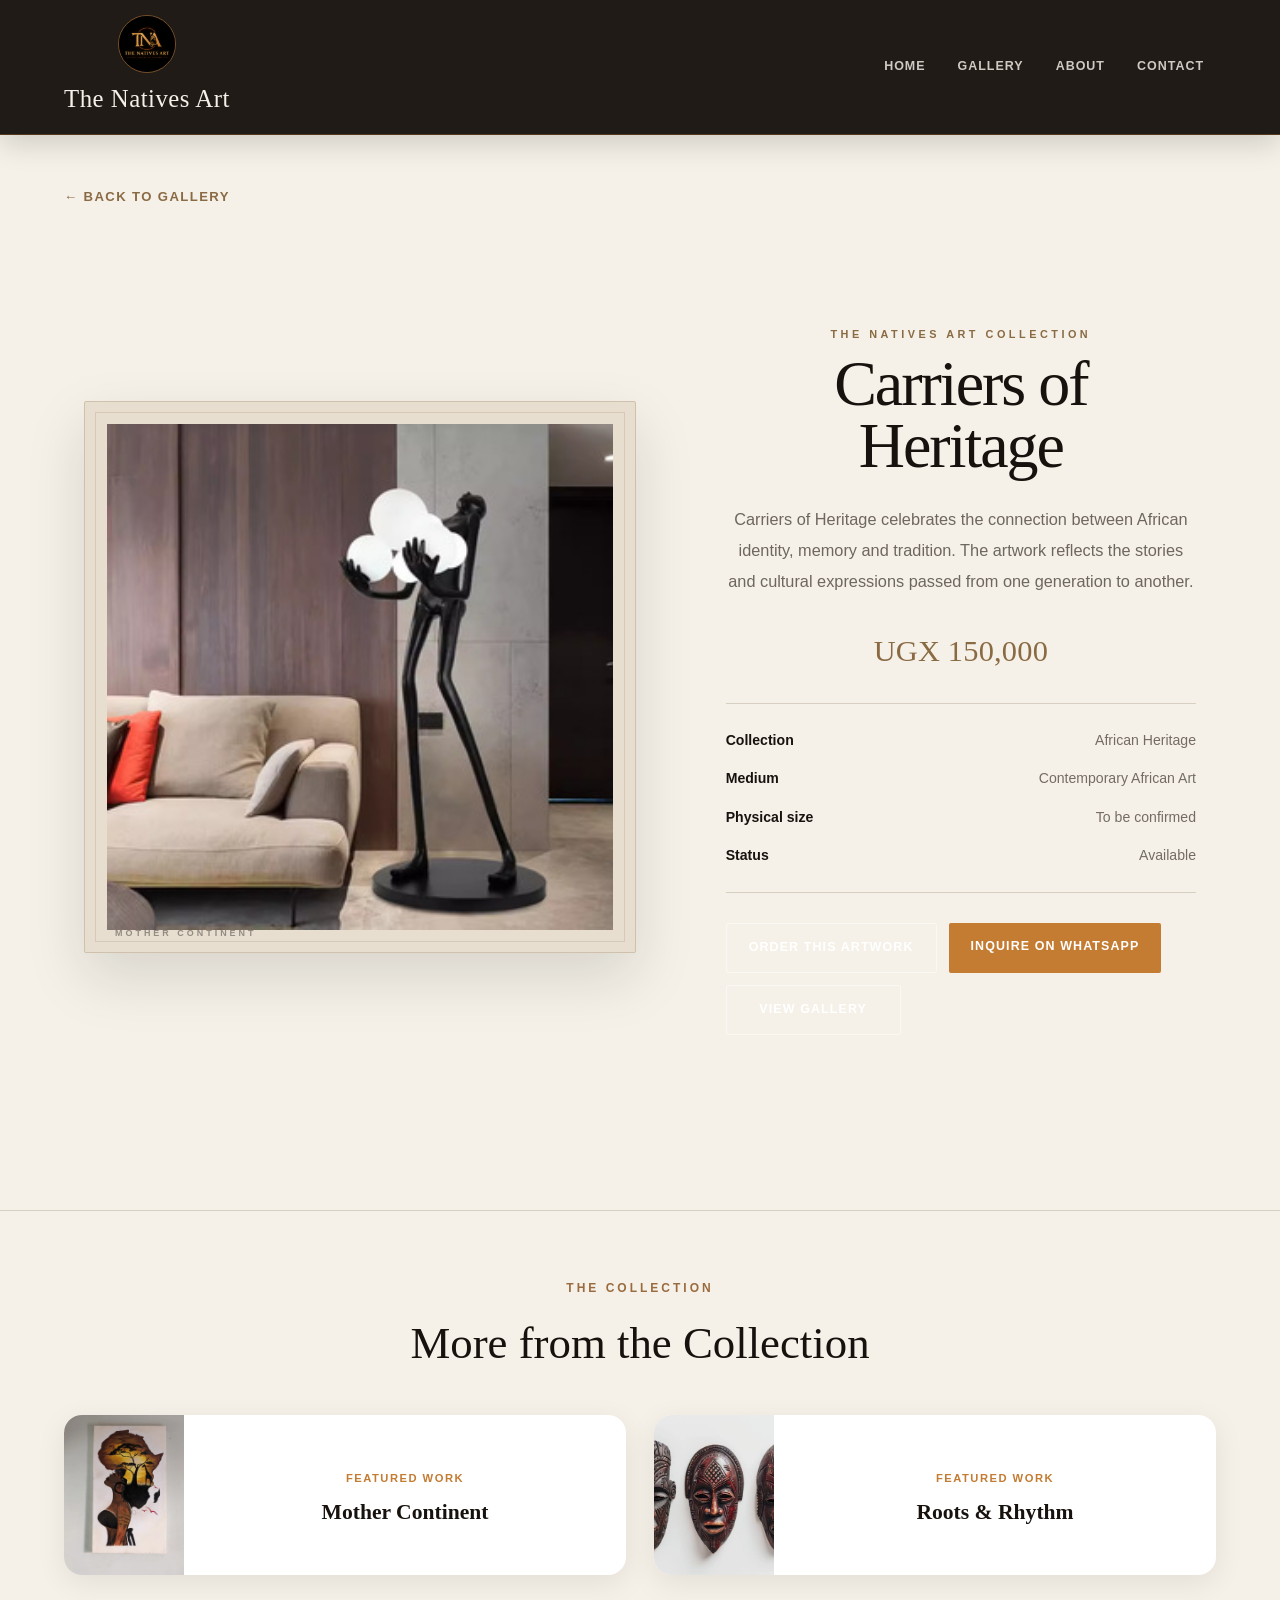
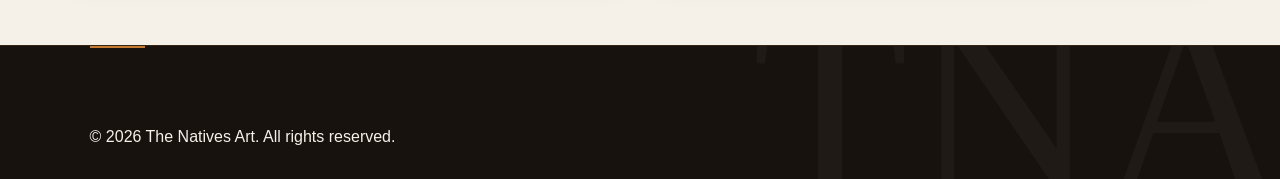
==== commit e13e71af: "Add physical size fields to artwork details" ====
--- a/artwork-heritage.html
+++ b/artwork-heritage.html
@@ -86,6 +86,11 @@
                 </p>
 
                 <p>
+                    <strong>Physical size</strong>
+                    <span>To be confirmed</span>
+                </p>
+
+                <p>
                     <strong>Status</strong>
                     <span>Available</span>
                 </p>
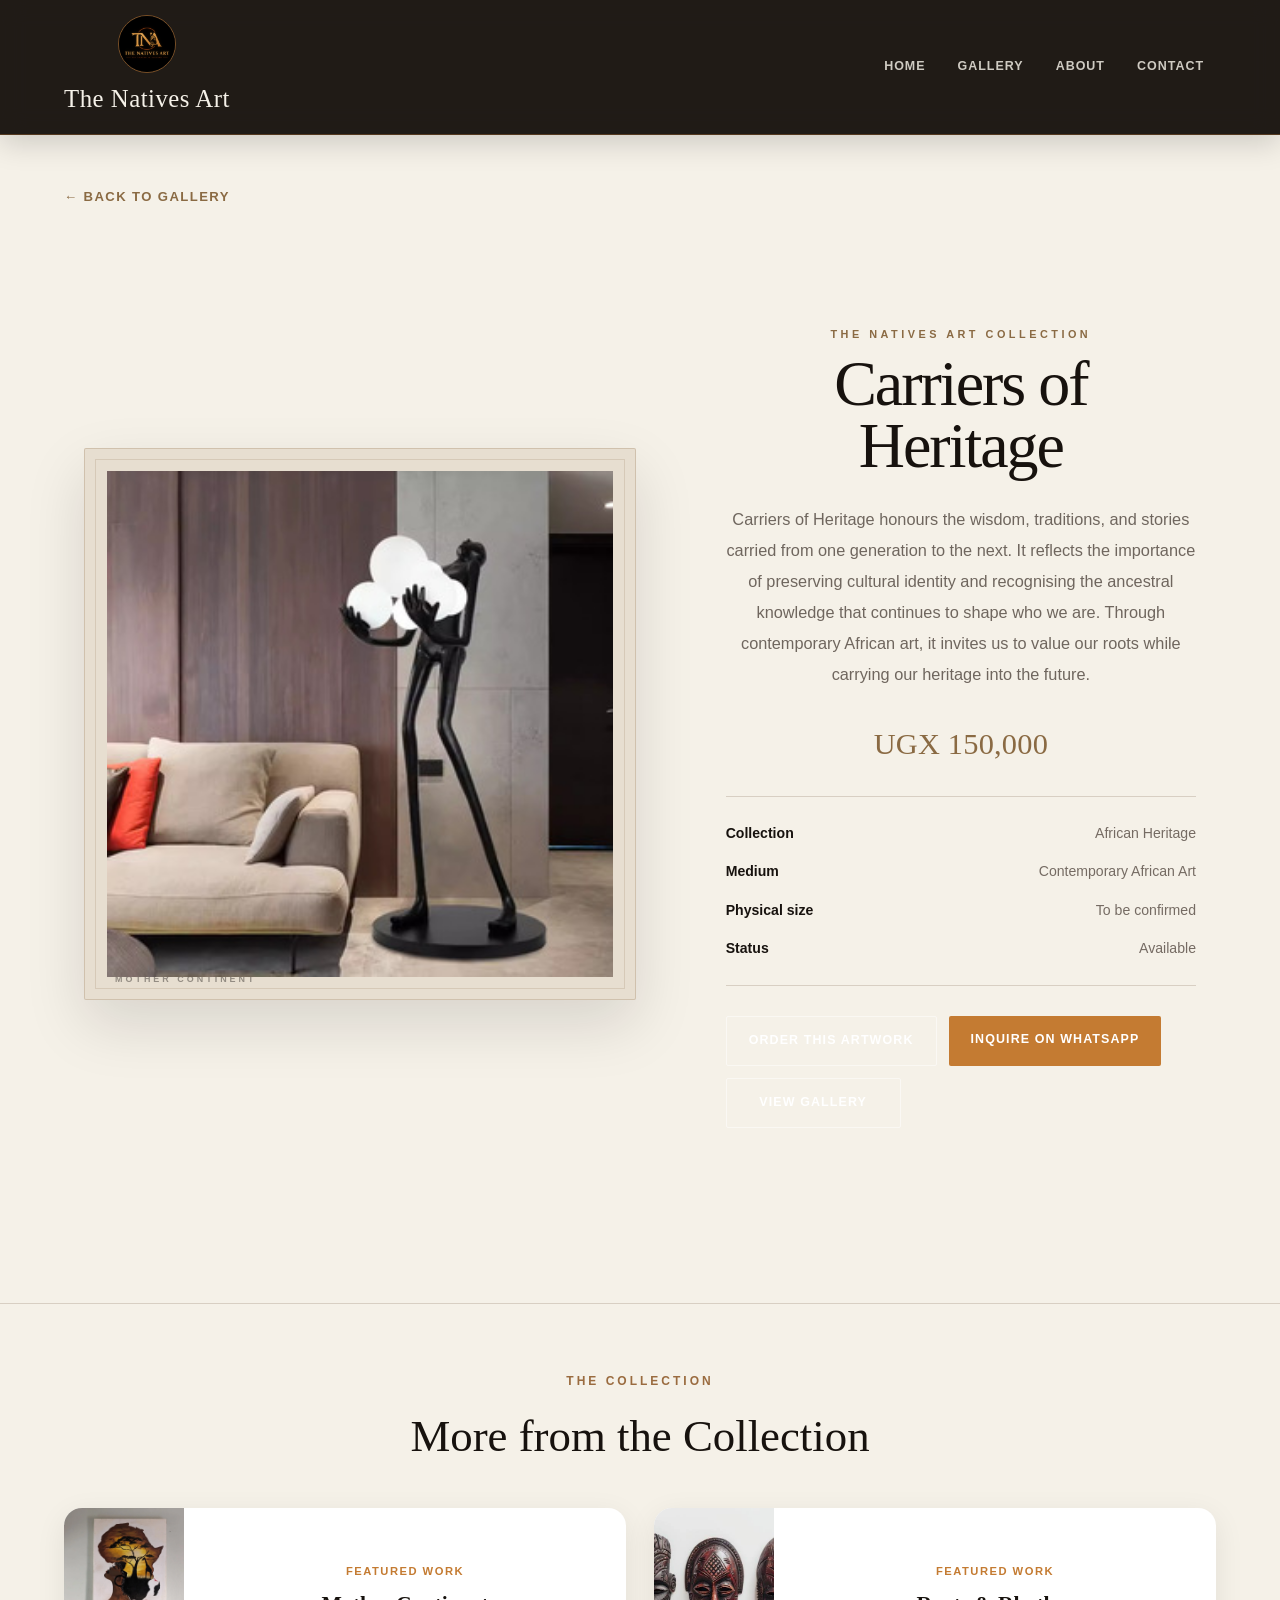
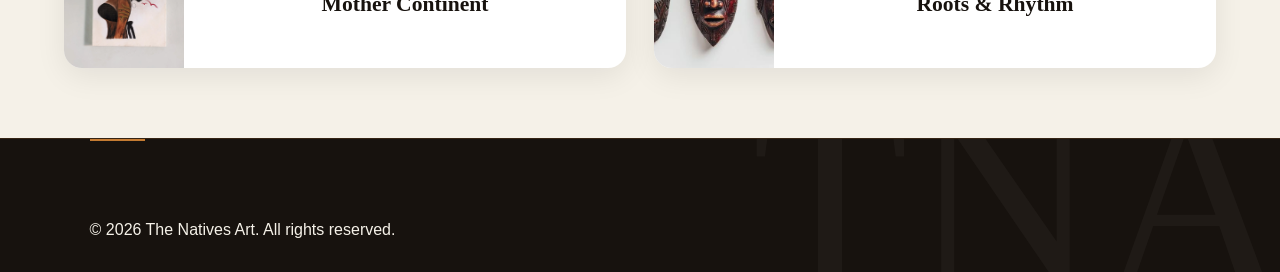
==== commit a127a32d: "Improve artwork storytelling descriptions" ====
--- a/artwork-heritage.html
+++ b/artwork-heritage.html
@@ -64,9 +64,12 @@
             <h2>Carriers of Heritage</h2>
 
             <p class="artwork-description">
-                Carriers of Heritage celebrates the connection between African
-                identity, memory and tradition. The artwork reflects the stories
-                and cultural expressions passed from one generation to another.
+                Carriers of Heritage honours the wisdom, traditions, and stories
+                carried from one generation to the next. It reflects the importance
+                of preserving cultural identity and recognising the ancestral
+                knowledge that continues to shape who we are. Through contemporary
+                African art, it invites us to value our roots while carrying our
+                heritage into the future.
             </p>
 
             <div class="artwork-price">
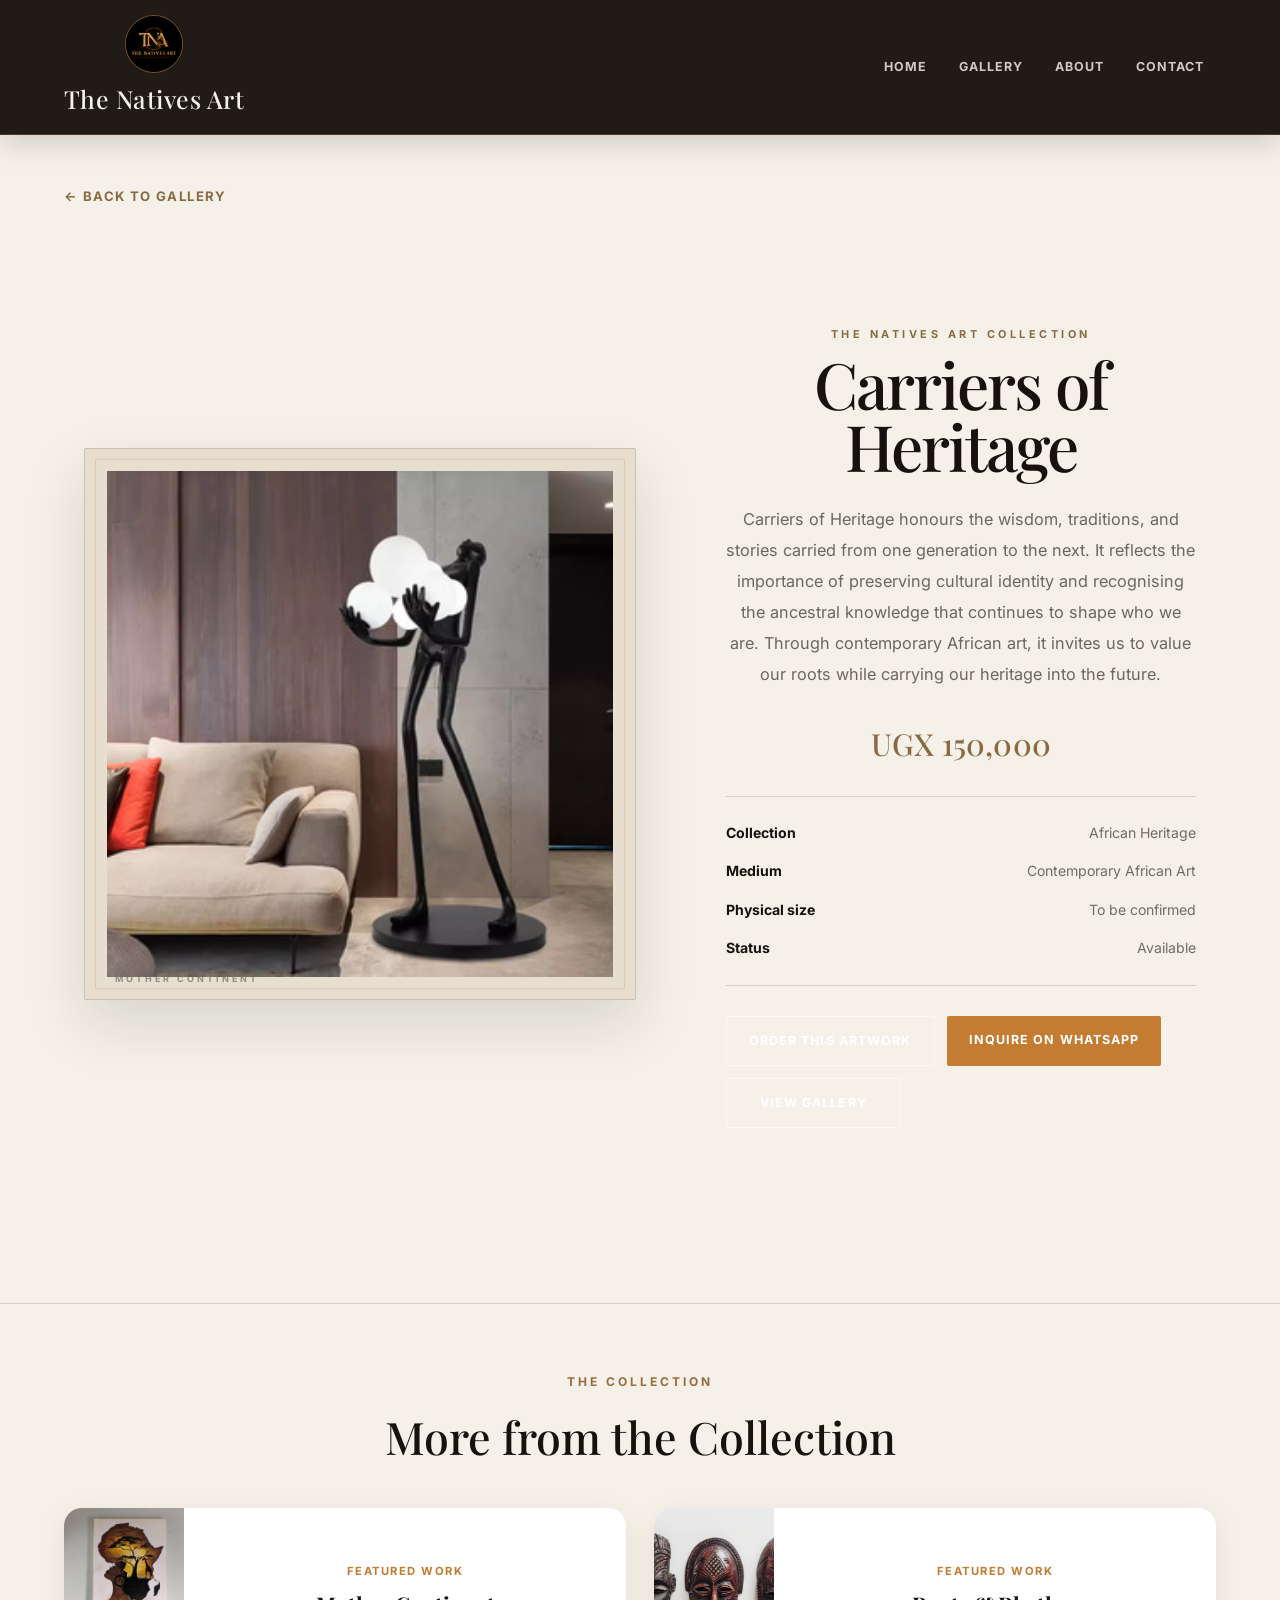
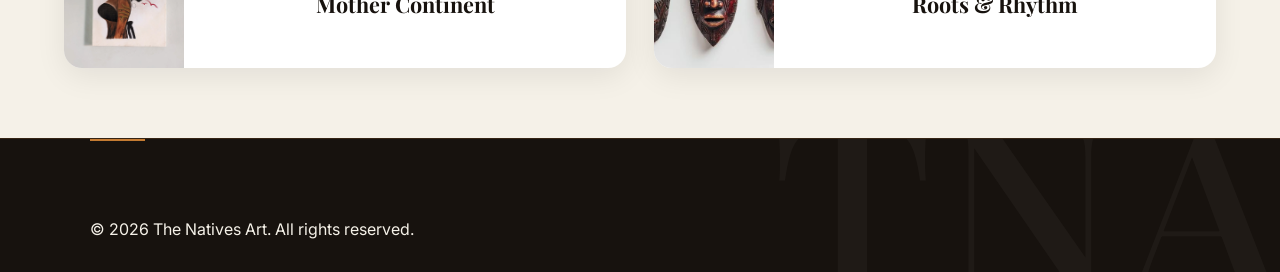
==== commit 6d913444: "Refresh typography with Playfair Display and Inter" ====
--- a/artwork-heritage.html
+++ b/artwork-heritage.html
@@ -15,6 +15,9 @@
     <title>Carriers of Heritage | The Natives Art</title>
 
     <link rel="stylesheet" href="style.css">
+<link rel="preconnect" href="https://fonts.googleapis.com">
+<link rel="preconnect" href="https://fonts.gstatic.com" crossorigin>
+<link href="https://fonts.googleapis.com/css2?family=Inter:wght@400;500;600&family=Playfair+Display:wght@500;600;700&display=swap" rel="stylesheet">
 </head>
 
 <body class="artwork-page-redesign">
--- a/style.css
+++ b/style.css
@@ -5,7 +5,7 @@
 }
 
 body {
-    font-family: Arial, sans-serif;
+    font-family: "Inter", Arial, sans-serif;
     background: #f5f1e8;
     color: #222;
     line-height: 1.6;
@@ -1131,7 +1131,7 @@
 }
 
 .artwork-detail-info h2 {
-    font-family: Georgia, serif;
+    font-family: "Playfair Display", Georgia, serif;
     font-size: clamp(2.3rem, 5vw, 4rem);
     line-height: 1.05;
     color: #17120e;
@@ -1236,7 +1236,7 @@
 .related-heading h2 {
     margin: 0;
     color: #17120e;
-    font-family: Georgia, serif;
+    font-family: "Playfair Display", Georgia, serif;
     font-size: clamp(2rem, 4vw, 3rem);
 }
 
@@ -1287,7 +1287,7 @@
 
 .related-card h3 {
     color: #17120e;
-    font-family: Georgia, serif;
+    font-family: "Playfair Display", Georgia, serif;
     font-size: 1.35rem;
     line-height: 1.2;
     margin: 10px 0 0;
@@ -1409,7 +1409,7 @@
 }
 
 header h1 {
-    font-family: Georgia, "Times New Roman", serif;
+    font-family: "Playfair Display", Georgia, serif;
 }
 
 .hero {
@@ -1417,7 +1417,7 @@
 }
 
 .hero h2 {
-    font-family: Georgia, "Times New Roman", serif;
+    font-family: "Playfair Display", Georgia, serif;
     text-wrap: balance;
 }
 
@@ -1470,7 +1470,7 @@
 
 .contact-content h2,
 .about-content h2 {
-    font-family: Georgia, "Times New Roman", serif;
+    font-family: "Playfair Display", Georgia, serif;
 }
 
 footer {
@@ -1520,7 +1520,7 @@
 }
 
 .art-info h3 {
-    font-family: Georgia, "Times New Roman", serif;
+    font-family: "Playfair Display", Georgia, serif;
 }
 
 .collection-note {
@@ -1868,7 +1868,7 @@
 
 .contact-option h3 {
     margin-bottom: 8px;
-    font-family: Georgia, serif;
+    font-family: "Playfair Display", Georgia, serif;
 }
 
 .contact-option p {
@@ -1919,7 +1919,7 @@
 }
 
 .gallery-intro h2 {
-    font-family: Georgia, "Times New Roman", serif;
+    font-family: "Playfair Display", Georgia, serif;
     font-size: clamp(2.8rem, 6vw, 4.5rem);
     font-weight: 400;
     color: #17120e;
@@ -1993,7 +1993,7 @@
 }
 
 .art-info h3 {
-    font-family: Georgia, "Times New Roman", serif;
+    font-family: "Playfair Display", Georgia, serif;
     font-size: 1.65rem;
     font-weight: 400;
     color: #17120e;
@@ -2043,7 +2043,7 @@
 
 .collection-note p {
     margin-top: 14px;
-    font-family: Georgia, "Times New Roman", serif;
+    font-family: "Playfair Display", Georgia, serif;
     font-size: 1.3rem;
     line-height: 1.6;
     color: #332820;
@@ -2250,7 +2250,7 @@
 }
 
 body.artwork-page-redesign .artwork-detail-info h2 {
-    font-family: Georgia, serif;
+    font-family: "Playfair Display", Georgia, serif;
     font-size: clamp(2.6rem, 4.2vw, 4.3rem);
     line-height: 1.08;
     margin: 0 0 25px;
@@ -2324,7 +2324,7 @@
 }
 
 body.artwork-page-redesign .related-heading h2 {
-    font-family: Georgia, serif;
+    font-family: "Playfair Display", Georgia, serif;
     font-size: clamp(2rem, 3.5vw, 2.8rem);
 }
 
@@ -2404,7 +2404,7 @@
 
 body.artwork-page-redesign .artwork-detail-info h2 {
     color: #17120e;
-    font-family: Georgia, "Times New Roman", serif;
+    font-family: "Playfair Display", Georgia, serif;
     font-weight: 500;
 }
 
@@ -2550,7 +2550,7 @@
 
 .about-content h2 {
     margin-bottom: 38px;
-    font-family: Georgia, "Times New Roman", serif;
+    font-family: "Playfair Display", Georgia, serif;
     font-size: clamp(2.4rem, 5vw, 4.2rem);
     line-height: 1;
     letter-spacing: -1.5px;
@@ -2635,7 +2635,7 @@
 
 .contact-content h2 {
     margin-bottom: 22px;
-    font-family: Georgia, "Times New Roman", serif;
+    font-family: "Playfair Display", Georgia, serif;
     font-size: clamp(2.8rem, 6vw, 4.8rem);
     line-height: 1;
     letter-spacing: -1.5px;
@@ -2669,7 +2669,7 @@
 
 .contact-option h3 {
     margin-bottom: 12px;
-    font-family: Georgia, "Times New Roman", serif;
+    font-family: "Playfair Display", Georgia, serif;
     font-size: 1.3rem;
     font-weight: 400;
     color: #17120e;
@@ -2741,7 +2741,7 @@
     position: absolute;
     right: 4%;
     bottom: -55px;
-    font-family: Georgia, "Times New Roman", serif;
+    font-family: "Playfair Display", Georgia, serif;
     font-size: clamp(7rem, 18vw, 14rem);
     line-height: 1;
     letter-spacing: -8px;
@@ -2758,7 +2758,7 @@
 
 .footer-content h3 {
     margin-bottom: 12px;
-    font-family: Georgia, "Times New Roman", serif;
+    font-family: "Playfair Display", Georgia, serif;
     font-size: 2rem;
     font-weight: 400;
     letter-spacing: 0.5px;
@@ -2852,7 +2852,7 @@
 }
 
 body.artwork-page-redesign .artwork-price {
-    font-family: Georgia, "Times New Roman", serif;
+    font-family: "Playfair Display", Georgia, serif;
     font-size: 1.9rem;
     letter-spacing: 0.2px;
 }
@@ -2931,7 +2931,7 @@
 }
 
 body.artwork-page-redesign .artwork-price {
-    font-family: Georgia, "Times New Roman", serif;
+    font-family: "Playfair Display", Georgia, serif;
     font-size: 1.9rem;
     letter-spacing: 0.2px;
 }
@@ -3010,7 +3010,7 @@
 }
 
 body.roots-rhythm-page .artwork-price {
-    font-family: Georgia, "Times New Roman", serif;
+    font-family: "Playfair Display", Georgia, serif;
     font-size: 1.9rem;
     letter-spacing: 0.2px;
 }
@@ -3101,7 +3101,7 @@
 body.mother-continent-page .artwork-detail-info h2 {
     max-width: 560px;
     margin: 0 0 28px;
-    font-family: Georgia, "Times New Roman", serif;
+    font-family: "Playfair Display", Georgia, serif;
     font-size: clamp(3rem, 5.2vw, 5rem);
     font-weight: 500;
     line-height: 0.96;
@@ -3120,7 +3120,7 @@
 body.mother-continent-page .artwork-price {
     margin-bottom: 28px;
     color: #8a6a43;
-    font-family: Georgia, "Times New Roman", serif;
+    font-family: "Playfair Display", Georgia, serif;
     font-size: 1.85rem;
     font-weight: 500;
 }
@@ -3274,7 +3274,7 @@
 body.roots-rhythm-page .artwork-detail-info h2 {
     max-width: 560px;
     margin: 0 0 28px;
-    font-family: Georgia, "Times New Roman", serif;
+    font-family: "Playfair Display", Georgia, serif;
     font-size: clamp(3rem, 5.2vw, 5rem);
     font-weight: 500;
     line-height: 0.96;
@@ -3293,7 +3293,7 @@
 body.roots-rhythm-page .artwork-price {
     margin-bottom: 28px;
     color: #8a5e36;
-    font-family: Georgia, "Times New Roman", serif;
+    font-family: "Playfair Display", Georgia, serif;
     font-size: 1.85rem;
     font-weight: 500;
 }
@@ -3467,7 +3467,7 @@
     max-width: 580px;
     margin: 0 0 27px;
     color: #17120e;
-    font-family: Georgia, "Times New Roman", serif;
+    font-family: "Playfair Display", Georgia, serif;
     font-size: clamp(3rem, 5vw, 5rem);
     font-weight: 500;
     line-height: 0.97;
@@ -3486,7 +3486,7 @@
 body.artwork-page-redesign .artwork-price {
     margin: 0 0 27px;
     color: #8a6a43;
-    font-family: Georgia, "Times New Roman", serif;
+    font-family: "Playfair Display", Georgia, serif;
     font-size: 1.9rem;
     font-weight: 500;
 }
@@ -3550,7 +3550,7 @@
 
 body.artwork-page-redesign .related-heading h2 {
     color: #17120e;
-    font-family: Georgia, "Times New Roman", serif;
+    font-family: "Playfair Display", Georgia, serif;
     font-weight: 500;
 }
 
@@ -3708,7 +3708,7 @@
     max-width: 820px;
     margin: 0 0 26px;
     color: #fffdf9;
-    font-family: Georgia, "Times New Roman", serif;
+    font-family: "Playfair Display", Georgia, serif;
     font-size: clamp(3.5rem, 7vw, 6.5rem);
     font-weight: 500;
     line-height: 0.98;
@@ -3777,7 +3777,7 @@
 
 .hero-decoration span {
     color: #fff;
-    font-family: Georgia, "Times New Roman", serif;
+    font-family: "Playfair Display", Georgia, serif;
     font-size: clamp(4rem, 10vw, 9rem);
     font-weight: 500;
     letter-spacing: 12px;
@@ -3869,7 +3869,7 @@
     right: -20px;
     bottom: -42px;
     color: rgba(255, 255, 255, 0.035);
-    font-family: Georgia, "Times New Roman", serif;
+    font-family: "Playfair Display", Georgia, serif;
     font-size: clamp(5rem, 13vw, 12rem);
     font-weight: 500;
     letter-spacing: 8px;
@@ -3898,7 +3898,7 @@
     max-width: 700px;
     margin: 0 0 38px;
     color: #fffdf9;
-    font-family: Georgia, "Times New Roman", serif;
+    font-family: "Playfair Display", Georgia, serif;
     font-size: clamp(2.8rem, 5vw, 5rem);
     font-weight: 500;
     line-height: 1;
@@ -3973,7 +3973,7 @@
     right: -35px;
     bottom: -48px;
     color: rgba(23, 18, 14, 0.045);
-    font-family: Georgia, "Times New Roman", serif;
+    font-family: "Playfair Display", Georgia, serif;
     font-size: clamp(5rem, 13vw, 12rem);
     font-weight: 500;
     letter-spacing: 8px;
@@ -4011,7 +4011,7 @@
     max-width: 760px;
     margin: 0 0 28px;
     color: #17120e;
-    font-family: Georgia, "Times New Roman", serif;
+    font-family: "Playfair Display", Georgia, serif;
     font-size: clamp(2.8rem, 5vw, 5rem);
     font-weight: 500;
     line-height: 1;
@@ -4044,7 +4044,7 @@
 body > main #contact .contact-option h3 {
     margin: 0 0 12px;
     color: #17120e;
-    font-family: Georgia, "Times New Roman", serif;
+    font-family: "Playfair Display", Georgia, serif;
     font-size: 1.25rem;
     font-weight: 500;
 }
@@ -4150,7 +4150,7 @@
     right: -10px;
     bottom: -55px;
     color: rgba(255, 255, 255, 0.035);
-    font-family: Georgia, "Times New Roman", serif;
+    font-family: "Playfair Display", Georgia, serif;
     font-size: clamp(9rem, 20vw, 18rem);
     font-weight: 500;
     line-height: 1;
@@ -4178,7 +4178,7 @@
 body > footer .footer-content h3 {
     margin: 0 0 14px;
     color: #f5f1e8;
-    font-family: Georgia, "Times New Roman", serif;
+    font-family: "Playfair Display", Georgia, serif;
     font-size: clamp(2rem, 4vw, 3rem);
     font-weight: 500;
     letter-spacing: -0.8px;
@@ -4258,7 +4258,7 @@
 body > header h1 {
     margin: 0;
     color: #f5f1e8;
-    font-family: Georgia, "Times New Roman", serif;
+    font-family: "Playfair Display", Georgia, serif;
     font-size: 1.55rem;
     font-weight: 500;
     letter-spacing: 0.02em;
@@ -4442,7 +4442,7 @@
 .heritage-heading h2 {
     margin: 0;
     max-width: 900px;
-    font-family: Georgia, "Times New Roman", serif;
+    font-family: "Playfair Display", Georgia, serif;
     font-size: clamp(3rem, 6.5vw, 6.2rem);
     line-height: 0.98;
     font-weight: 500;
@@ -4465,7 +4465,7 @@
     justify-content: center;
     border: 1px solid rgba(196, 123, 50, 0.55);
     color: #c47b32;
-    font-family: Georgia, "Times New Roman", serif;
+    font-family: "Playfair Display", Georgia, serif;
     font-size: 1.25rem;
     letter-spacing: 0.08em;
 }
@@ -4484,7 +4484,7 @@
 .heritage-copy .heritage-lead {
     margin-bottom: 30px;
     color: rgba(255, 255, 255, 0.92);
-    font-family: Georgia, "Times New Roman", serif;
+    font-family: "Playfair Display", Georgia, serif;
     font-size: 1.45rem;
     line-height: 1.55;
 }
@@ -4577,7 +4577,7 @@
     right: -30px;
     bottom: -30px;
     color: rgba(255, 255, 255, 0.045);
-    font-family: Georgia, "Times New Roman", serif;
+    font-family: "Playfair Display", Georgia, serif;
     font-size: clamp(5rem, 16vw, 13rem);
     line-height: 1;
     letter-spacing: -0.06em;
@@ -4604,7 +4604,7 @@
 .heritage-hero h1 {
     max-width: 900px;
     margin: 0;
-    font-family: Georgia, "Times New Roman", serif;
+    font-family: "Playfair Display", Georgia, serif;
     font-size: clamp(3.5rem, 8vw, 7.5rem);
     line-height: 0.94;
     font-weight: 500;
@@ -4642,7 +4642,7 @@
     display: block;
     margin-bottom: 12px;
     color: #c47b32;
-    font-family: Georgia, "Times New Roman", serif;
+    font-family: "Playfair Display", Georgia, serif;
     font-size: 2rem;
 }
 
@@ -4670,7 +4670,7 @@
 
 .heritage-story-content h2 {
     margin: 0 0 35px;
-    font-family: Georgia, "Times New Roman", serif;
+    font-family: "Playfair Display", Georgia, serif;
     font-size: clamp(2.8rem, 6vw, 5.2rem);
     line-height: 1;
     font-weight: 500;
@@ -4688,7 +4688,7 @@
 .heritage-story-content .heritage-lead {
     margin-bottom: 30px;
     color: #17120e;
-    font-family: Georgia, "Times New Roman", serif;
+    font-family: "Playfair Display", Georgia, serif;
     font-size: 1.35rem;
     line-height: 1.6;
 }
@@ -4748,7 +4748,7 @@
 
 .heritage-closing h2 {
     margin: 0;
-    font-family: Georgia, "Times New Roman", serif;
+    font-family: "Playfair Display", Georgia, serif;
     font-size: clamp(2.8rem, 6vw, 5.5rem);
     line-height: 1;
     font-weight: 500;
